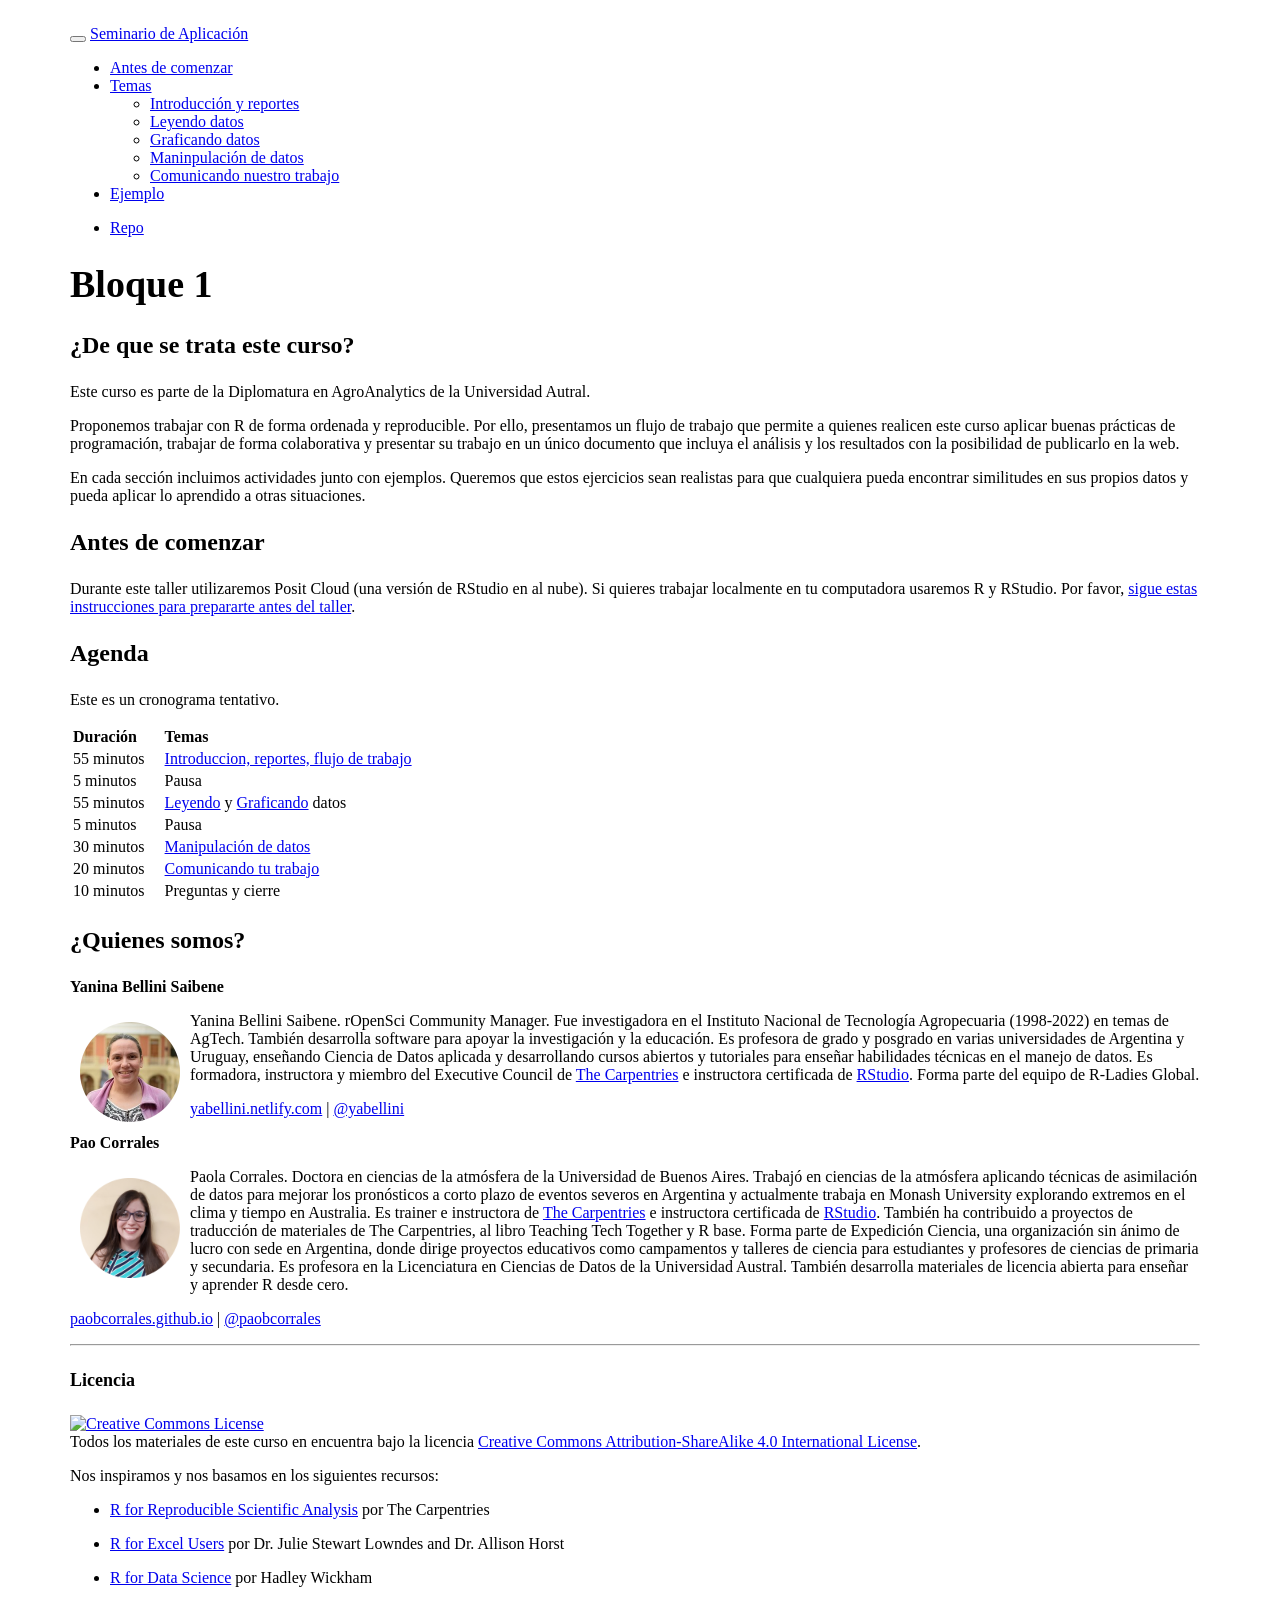
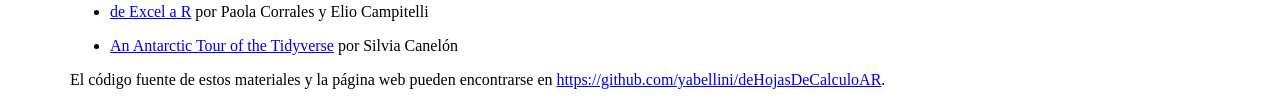
==== docs/index.html @ 684ec072 "build" ====
<!DOCTYPE html>

<html>

<head>

<meta charset="utf-8" />
<meta name="generator" content="pandoc" />
<meta http-equiv="X-UA-Compatible" content="IE=EDGE" />




<title>Bloque 1</title>

<script src="site_libs/header-attrs-2.26/header-attrs.js"></script>
<script src="site_libs/jquery-3.6.0/jquery-3.6.0.min.js"></script>
<meta name="viewport" content="width=device-width, initial-scale=1" />
<link href="site_libs/bootstrap-3.3.5/css/cosmo.min.css" rel="stylesheet" />
<script src="site_libs/bootstrap-3.3.5/js/bootstrap.min.js"></script>
<script src="site_libs/bootstrap-3.3.5/shim/html5shiv.min.js"></script>
<script src="site_libs/bootstrap-3.3.5/shim/respond.min.js"></script>
<style>h1 {font-size: 34px;}
       h1.title {font-size: 38px;}
       h2 {font-size: 30px;}
       h3 {font-size: 24px;}
       h4 {font-size: 18px;}
       h5 {font-size: 16px;}
       h6 {font-size: 12px;}
       code {color: inherit; background-color: rgba(0, 0, 0, 0.04);}
       pre:not([class]) { background-color: white }</style>
<script src="site_libs/jqueryui-1.13.2/jquery-ui.min.js"></script>
<link href="site_libs/tocify-1.9.1/jquery.tocify.css" rel="stylesheet" />
<script src="site_libs/tocify-1.9.1/jquery.tocify.js"></script>
<script src="site_libs/navigation-1.1/tabsets.js"></script>
<link href="site_libs/highlightjs-9.12.0/default.css" rel="stylesheet" />
<script src="site_libs/highlightjs-9.12.0/highlight.js"></script>

<style type="text/css">
  code{white-space: pre-wrap;}
  span.smallcaps{font-variant: small-caps;}
  span.underline{text-decoration: underline;}
  div.column{display: inline-block; vertical-align: top; width: 50%;}
  div.hanging-indent{margin-left: 1.5em; text-indent: -1.5em;}
  ul.task-list{list-style: none;}
    </style>

<style type="text/css">code{white-space: pre;}</style>
<script type="text/javascript">
if (window.hljs) {
  hljs.configure({languages: []});
  hljs.initHighlightingOnLoad();
  if (document.readyState && document.readyState === "complete") {
    window.setTimeout(function() { hljs.initHighlighting(); }, 0);
  }
}
</script>









<style type = "text/css">
.main-container {
  max-width: 940px;
  margin-left: auto;
  margin-right: auto;
}
img {
  max-width:100%;
}
.tabbed-pane {
  padding-top: 12px;
}
.html-widget {
  margin-bottom: 20px;
}
button.code-folding-btn:focus {
  outline: none;
}
summary {
  display: list-item;
}
details > summary > p:only-child {
  display: inline;
}
pre code {
  padding: 0;
}
</style>


<style type="text/css">
.dropdown-submenu {
  position: relative;
}
.dropdown-submenu>.dropdown-menu {
  top: 0;
  left: 100%;
  margin-top: -6px;
  margin-left: -1px;
  border-radius: 0 6px 6px 6px;
}
.dropdown-submenu:hover>.dropdown-menu {
  display: block;
}
.dropdown-submenu>a:after {
  display: block;
  content: " ";
  float: right;
  width: 0;
  height: 0;
  border-color: transparent;
  border-style: solid;
  border-width: 5px 0 5px 5px;
  border-left-color: #cccccc;
  margin-top: 5px;
  margin-right: -10px;
}
.dropdown-submenu:hover>a:after {
  border-left-color: #adb5bd;
}
.dropdown-submenu.pull-left {
  float: none;
}
.dropdown-submenu.pull-left>.dropdown-menu {
  left: -100%;
  margin-left: 10px;
  border-radius: 6px 0 6px 6px;
}
</style>

<script type="text/javascript">
// manage active state of menu based on current page
$(document).ready(function () {
  // active menu anchor
  href = window.location.pathname
  href = href.substr(href.lastIndexOf('/') + 1)
  if (href === "")
    href = "index.html";
  var menuAnchor = $('a[href="' + href + '"]');

  // mark the anchor link active (and if it's in a dropdown, also mark that active)
  var dropdown = menuAnchor.closest('li.dropdown');
  if (window.bootstrap) { // Bootstrap 4+
    menuAnchor.addClass('active');
    dropdown.find('> .dropdown-toggle').addClass('active');
  } else { // Bootstrap 3
    menuAnchor.parent().addClass('active');
    dropdown.addClass('active');
  }

  // Navbar adjustments
  var navHeight = $(".navbar").first().height() + 15;
  var style = document.createElement('style');
  var pt = "padding-top: " + navHeight + "px; ";
  var mt = "margin-top: -" + navHeight + "px; ";
  var css = "";
  // offset scroll position for anchor links (for fixed navbar)
  for (var i = 1; i <= 6; i++) {
    css += ".section h" + i + "{ " + pt + mt + "}\n";
  }
  style.innerHTML = "body {" + pt + "padding-bottom: 40px; }\n" + css;
  document.head.appendChild(style);
});
</script>

<!-- tabsets -->

<style type="text/css">
.tabset-dropdown > .nav-tabs {
  display: inline-table;
  max-height: 500px;
  min-height: 44px;
  overflow-y: auto;
  border: 1px solid #ddd;
  border-radius: 4px;
}

.tabset-dropdown > .nav-tabs > li.active:before, .tabset-dropdown > .nav-tabs.nav-tabs-open:before {
  content: "\e259";
  font-family: 'Glyphicons Halflings';
  display: inline-block;
  padding: 10px;
  border-right: 1px solid #ddd;
}

.tabset-dropdown > .nav-tabs.nav-tabs-open > li.active:before {
  content: "\e258";
  font-family: 'Glyphicons Halflings';
  border: none;
}

.tabset-dropdown > .nav-tabs > li.active {
  display: block;
}

.tabset-dropdown > .nav-tabs > li > a,
.tabset-dropdown > .nav-tabs > li > a:focus,
.tabset-dropdown > .nav-tabs > li > a:hover {
  border: none;
  display: inline-block;
  border-radius: 4px;
  background-color: transparent;
}

.tabset-dropdown > .nav-tabs.nav-tabs-open > li {
  display: block;
  float: none;
}

.tabset-dropdown > .nav-tabs > li {
  display: none;
}
</style>

<!-- code folding -->



<style type="text/css">

#TOC {
  margin: 25px 0px 20px 0px;
}
@media (max-width: 768px) {
#TOC {
  position: relative;
  width: 100%;
}
}

@media print {
.toc-content {
  /* see https://github.com/w3c/csswg-drafts/issues/4434 */
  float: right;
}
}

.toc-content {
  padding-left: 30px;
  padding-right: 40px;
}

div.main-container {
  max-width: 1200px;
}

div.tocify {
  width: 20%;
  max-width: 260px;
  max-height: 85%;
}

@media (min-width: 768px) and (max-width: 991px) {
  div.tocify {
    width: 25%;
  }
}

@media (max-width: 767px) {
  div.tocify {
    width: 100%;
    max-width: none;
  }
}

.tocify ul, .tocify li {
  line-height: 20px;
}

.tocify-subheader .tocify-item {
  font-size: 0.90em;
}

.tocify .list-group-item {
  border-radius: 0px;
}


</style>



</head>

<body>


<div class="container-fluid main-container">


<!-- setup 3col/9col grid for toc_float and main content  -->
<div class="row">
<div class="col-xs-12 col-sm-4 col-md-3">
<div id="TOC" class="tocify">
</div>
</div>

<div class="toc-content col-xs-12 col-sm-8 col-md-9">




<div class="navbar navbar-default  navbar-fixed-top" role="navigation">
  <div class="container">
    <div class="navbar-header">
      <button type="button" class="navbar-toggle collapsed" data-toggle="collapse" data-bs-toggle="collapse" data-target="#navbar" data-bs-target="#navbar">
        <span class="icon-bar"></span>
        <span class="icon-bar"></span>
        <span class="icon-bar"></span>
      </button>
      <a class="navbar-brand" href="index.html">Seminario de Aplicación</a>
    </div>
    <div id="navbar" class="navbar-collapse collapse">
      <ul class="nav navbar-nav">
        <li>
  <a href="prepare.html">Antes de comenzar</a>
</li>
<li class="dropdown">
  <a href="#" class="dropdown-toggle" data-toggle="dropdown" role="button" data-bs-toggle="dropdown" aria-expanded="false">
    Temas
     
    <span class="caret"></span>
  </a>
  <ul class="dropdown-menu" role="menu">
    <li>
      <a href="01-introduction.html">Introducción y reportes</a>
    </li>
    <li>
      <a href="02-reading-data.html">Leyendo datos</a>
    </li>
    <li>
      <a href="03-plotting-data.html">Graficando datos</a>
    </li>
    <li>
      <a href="04-data-manipulation.html">Maninpulación de datos</a>
    </li>
    <li>
      <a href="05-reports.html">Comunicando nuestro trabajo</a>
    </li>
  </ul>
</li>
<li>
  <a href="reporte_cultivares.html">Ejemplo</a>
</li>
      </ul>
      <ul class="nav navbar-nav navbar-right">
        <li>
  <a href="https://github.com/yabellini/AgroReportesConR">Repo</a>
</li>
      </ul>
    </div><!--/.nav-collapse -->
  </div><!--/.container -->
</div><!--/.navbar -->

<div id="header">



<h1 class="title toc-ignore">Bloque 1</h1>

</div>


<div id="de-que-se-trata-este-curso" class="section level3">
<h3>¿De que se trata este curso?</h3>
<p>Este curso es parte de la Diplomatura en AgroAnalytics de la
Universidad Autral.</p>
<p>Proponemos trabajar con R de forma ordenada y reproducible. Por ello,
presentamos un flujo de trabajo que permite a quienes realicen este
curso aplicar buenas prácticas de programación, trabajar de forma
colaborativa y presentar su trabajo en un único documento que incluya el
análisis y los resultados con la posibilidad de publicarlo en la
web.</p>
<p>En cada sección incluimos actividades junto con ejemplos. Queremos
que estos ejercicios sean realistas para que cualquiera pueda encontrar
similitudes en sus propios datos y pueda aplicar lo aprendido a otras
situaciones.</p>
</div>
<div id="antes-de-comenzar" class="section level3">
<h3>Antes de comenzar</h3>
<p>Durante este taller utilizaremos Posit Cloud (una versión de RStudio
en al nube). Si quieres trabajar localmente en tu computadora usaremos R
y RStudio. Por favor, <a href="prepare.html">sigue estas instrucciones
para prepararte antes del taller</a>.</p>
</div>
<div id="agenda" class="section level3">
<h3>Agenda</h3>
<p>Este es un cronograma tentativo.</p>
<table>
<colgroup>
<col width="26%" />
<col width="73%" />
</colgroup>
<thead>
<tr class="header">
<th align="left">Duración</th>
<th align="left">Temas</th>
</tr>
</thead>
<tbody>
<tr class="odd">
<td align="left">55 minutos</td>
<td align="left"><a href="01-introduction.html">Introduccion, reportes,
flujo de trabajo</a></td>
</tr>
<tr class="even">
<td align="left">5 minutos</td>
<td align="left">Pausa</td>
</tr>
<tr class="odd">
<td align="left">55 minutos</td>
<td align="left"><a href="02-reading-data.html">Leyendo</a> y <a
href="03-plotting-data.html">Graficando</a> datos</td>
</tr>
<tr class="even">
<td align="left">5 minutos</td>
<td align="left">Pausa</td>
</tr>
<tr class="odd">
<td align="left">30 minutos</td>
<td align="left"><a href="04-data-manipulation.html">Manipulación de
datos</a></td>
</tr>
<tr class="even">
<td align="left">20 minutos</td>
<td align="left"><a href="05-reports.html">Comunicando tu
trabajo</a></td>
</tr>
<tr class="odd">
<td align="left">10 minutos</td>
<td align="left">Preguntas y cierre</td>
</tr>
</tbody>
</table>
</div>
<div id="quienes-somos" class="section level3">
<h3>¿Quienes somos?</h3>
<p><strong>Yanina Bellini Saibene</strong></p>
<p><img src="img/yani_circle.png" alt="Foto de Yani" width="100" height="100" align="left" style="margin:10px"/></p>
<p>Yanina Bellini Saibene. rOpenSci Community Manager. Fue investigadora
en el Instituto Nacional de Tecnología Agropecuaria (1998-2022) en temas
de AgTech. También desarrolla software para apoyar la investigación y la
educación. Es profesora de grado y posgrado en varias universidades de
Argentina y Uruguay, enseñando Ciencia de Datos aplicada y desarrollando
cursos abiertos y tutoriales para enseñar habilidades técnicas en el
manejo de datos. Es formadora, instructora y miembro del Executive
Council de <a href="https://carpentries.org/">The Carpentries</a> e
instructora certificada de <a
href="https://education.rstudio.com/trainers/people/bellini_saibene+yanina/">RStudio</a>.
Forma parte del equipo de R-Ladies Global.</p>
<p><a href="https://yabellini.netlify.com/">yabellini.netlify.com</a> |
<a href="https://twitter.com/yabellini">@yabellini</a></p>
<p><strong>Pao Corrales</strong></p>
<p><img src="img/pao_circle.png" alt="Foto de Pao" width="100" height="100" align="left" style="margin:10px"/>
Paola Corrales. Doctora en ciencias de la atmósfera de la Universidad de
Buenos Aires. Trabajó en ciencias de la atmósfera aplicando técnicas de
asimilación de datos para mejorar los pronósticos a corto plazo de
eventos severos en Argentina y actualmente trabaja en Monash University
explorando extremos en el clima y tiempo en Australia. Es trainer e
instructora de <a href="https://carpentries.org/">The Carpentries</a> e
instructora certificada de <a
href="https://education.rstudio.com/trainers/people/corrales+paola/">RStudio</a>.
También ha contribuido a proyectos de traducción de materiales de The
Carpentries, al libro Teaching Tech Together y R base. Forma parte de
Expedición Ciencia, una organización sin ánimo de lucro con sede en
Argentina, donde dirige proyectos educativos como campamentos y talleres
de ciencia para estudiantes y profesores de ciencias de primaria y
secundaria. Es profesora en la Licenciatura en Ciencias de Datos de la
Universidad Austral. También desarrolla materiales de licencia abierta
para enseñar y aprender R desde cero.</p>
<p><a href="https://github.com/paocorrales">paobcorrales.github.io</a> |
<a href="https://twitter.com/PaobCorrales">@paobcorrales</a></p>
<hr />
<div id="licencia" class="section level4">
<h4>Licencia</h4>
<p><a rel="license" href="https://creativecommons.org/licenses/by-sa/4.0/deed.es_ES"><img alt="Creative Commons License" style="border-width:0" src="https://i.creativecommons.org/l/by-sa/4.0/88x31.png" /></a><br />
Todos los materiales de este curso en encuentra bajo la licencia
<a rel="license" href="https://creativecommons.org/licenses/by-sa/4.0/deed.es_ES">Creative
Commons Attribution-ShareAlike 4.0 International License</a>.</p>
<p>Nos inspiramos y nos basamos en los siguientes recursos:</p>
<ul>
<li><p><a href="https://swcarpentry.github.io/r-novice-gapminder/">R for
Reproducible Scientific Analysis</a> por The Carpentries</p></li>
<li><p><a href="https://rstudio-conf-2020.github.io/r-for-excel/">R for
Excel Users</a> por Dr. Julie Stewart Lowndes and Dr. Allison
Horst</p></li>
<li><p><a href="https://r4ds.had.co.nz/">R for Data Science</a> por
Hadley Wickham</p></li>
<li><p><a href="https://paocorrales.github.io/deExcelaR/">de Excel a
R</a> por Paola Corrales y Elio Campitelli</p></li>
<li><p><a
href="https://silvia.rbind.io/talk/2020-08-31-tour-of-the-tidyverse/">An
Antarctic Tour of the Tidyverse</a> por Silvia Canelón</p></li>
</ul>
<p>El código fuente de estos materiales y la página web pueden
encontrarse en <a href="https://github.com/yabellini/deHojasDeCalculoAR"
class="uri">https://github.com/yabellini/deHojasDeCalculoAR</a>.</p>
</div>
</div>



</div>
</div>

</div>

<script>

// add bootstrap table styles to pandoc tables
function bootstrapStylePandocTables() {
  $('tr.odd').parent('tbody').parent('table').addClass('table table-condensed');
}
$(document).ready(function () {
  bootstrapStylePandocTables();
});


</script>

<!-- tabsets -->

<script>
$(document).ready(function () {
  window.buildTabsets("TOC");
});

$(document).ready(function () {
  $('.tabset-dropdown > .nav-tabs > li').click(function () {
    $(this).parent().toggleClass('nav-tabs-open');
  });
});
</script>

<!-- code folding -->

<script>
$(document).ready(function ()  {

    // temporarily add toc-ignore selector to headers for the consistency with Pandoc
    $('.unlisted.unnumbered').addClass('toc-ignore')

    // move toc-ignore selectors from section div to header
    $('div.section.toc-ignore')
        .removeClass('toc-ignore')
        .children('h1,h2,h3,h4,h5').addClass('toc-ignore');

    // establish options
    var options = {
      selectors: "h1,h2,h3",
      theme: "bootstrap3",
      context: '.toc-content',
      hashGenerator: function (text) {
        return text.replace(/[.\\/?&!#<>]/g, '').replace(/\s/g, '_');
      },
      ignoreSelector: ".toc-ignore",
      scrollTo: 0
    };
    options.showAndHide = true;
    options.smoothScroll = true;

    // tocify
    var toc = $("#TOC").tocify(options).data("toc-tocify");
});
</script>

<!-- dynamically load mathjax for compatibility with self-contained -->
<script>
  (function () {
    var script = document.createElement("script");
    script.type = "text/javascript";
    script.src  = "https://mathjax.rstudio.com/latest/MathJax.js?config=TeX-AMS-MML_HTMLorMML";
    document.getElementsByTagName("head")[0].appendChild(script);
  })();
</script>

</body>
</html>
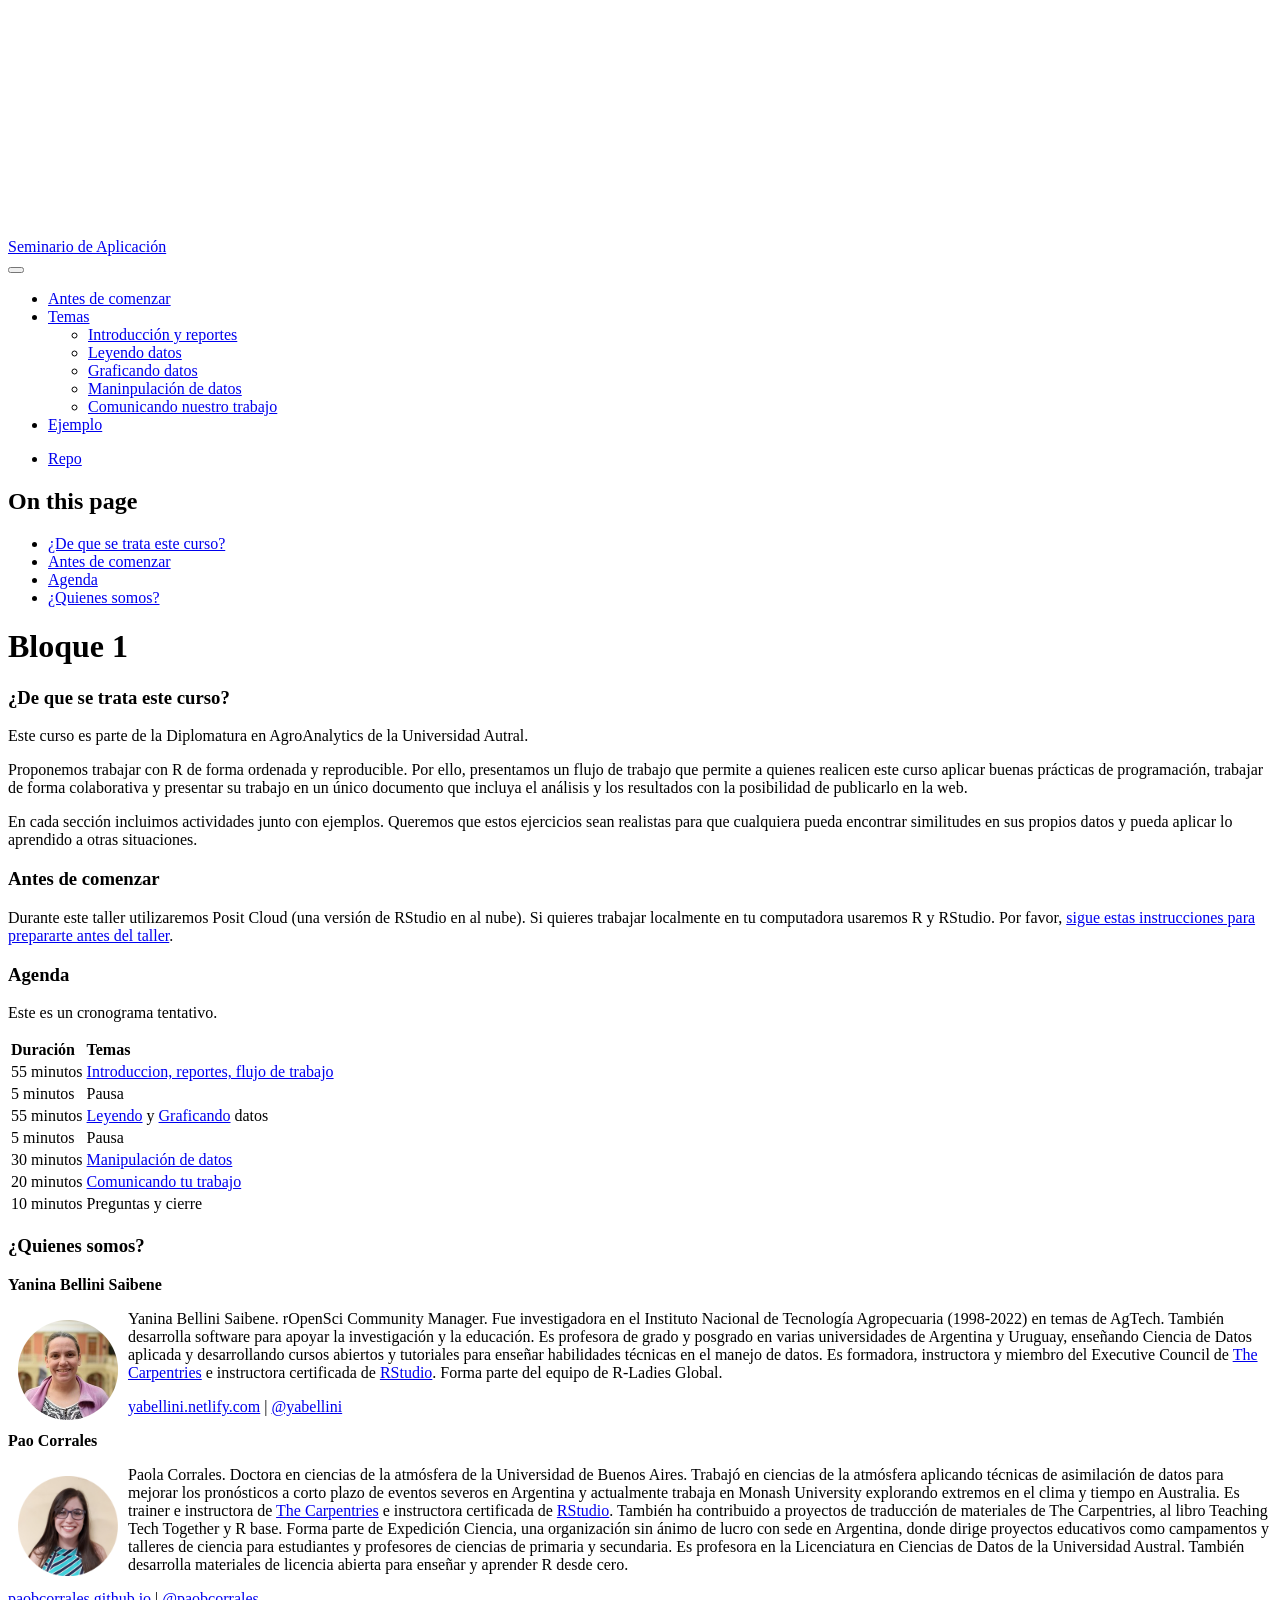
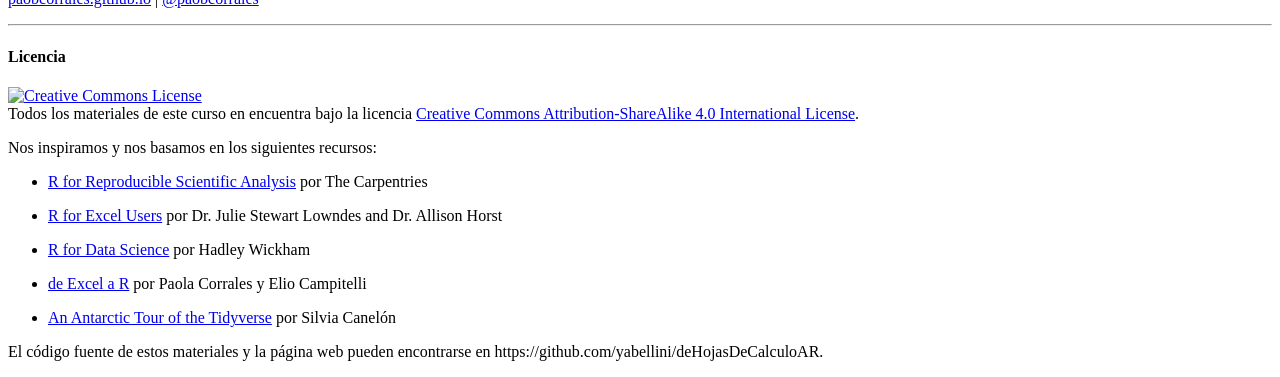
==== commit 0543ce96: "Version Quarto - Cambio todo a Quarto - Modifique el capitulo 1 para hablar de Quarto y no de markdo" ====
--- a/docs/index.html
+++ b/docs/index.html
@@ -1,584 +1,663 @@
 <!DOCTYPE html>
-
-<html>
-
-<head>
-
-<meta charset="utf-8" />
-<meta name="generator" content="pandoc" />
-<meta http-equiv="X-UA-Compatible" content="IE=EDGE" />
-
-
-
-
-<title>Bloque 1</title>
-
-<script src="site_libs/header-attrs-2.26/header-attrs.js"></script>
-<script src="site_libs/jquery-3.6.0/jquery-3.6.0.min.js"></script>
-<meta name="viewport" content="width=device-width, initial-scale=1" />
-<link href="site_libs/bootstrap-3.3.5/css/cosmo.min.css" rel="stylesheet" />
-<script src="site_libs/bootstrap-3.3.5/js/bootstrap.min.js"></script>
-<script src="site_libs/bootstrap-3.3.5/shim/html5shiv.min.js"></script>
-<script src="site_libs/bootstrap-3.3.5/shim/respond.min.js"></script>
-<style>h1 {font-size: 34px;}
-       h1.title {font-size: 38px;}
-       h2 {font-size: 30px;}
-       h3 {font-size: 24px;}
-       h4 {font-size: 18px;}
-       h5 {font-size: 16px;}
-       h6 {font-size: 12px;}
-       code {color: inherit; background-color: rgba(0, 0, 0, 0.04);}
-       pre:not([class]) { background-color: white }</style>
-<script src="site_libs/jqueryui-1.13.2/jquery-ui.min.js"></script>
-<link href="site_libs/tocify-1.9.1/jquery.tocify.css" rel="stylesheet" />
-<script src="site_libs/tocify-1.9.1/jquery.tocify.js"></script>
-<script src="site_libs/navigation-1.1/tabsets.js"></script>
-<link href="site_libs/highlightjs-9.12.0/default.css" rel="stylesheet" />
-<script src="site_libs/highlightjs-9.12.0/highlight.js"></script>
-
-<style type="text/css">
-  code{white-space: pre-wrap;}
-  span.smallcaps{font-variant: small-caps;}
-  span.underline{text-decoration: underline;}
-  div.column{display: inline-block; vertical-align: top; width: 50%;}
-  div.hanging-indent{margin-left: 1.5em; text-indent: -1.5em;}
-  ul.task-list{list-style: none;}
-    </style>
-
-<style type="text/css">code{white-space: pre;}</style>
-<script type="text/javascript">
-if (window.hljs) {
-  hljs.configure({languages: []});
-  hljs.initHighlightingOnLoad();
-  if (document.readyState && document.readyState === "complete") {
-    window.setTimeout(function() { hljs.initHighlighting(); }, 0);
-  }
-}
-</script>
-
-
-
-
-
-
-
-
-
-<style type = "text/css">
-.main-container {
-  max-width: 940px;
-  margin-left: auto;
-  margin-right: auto;
-}
-img {
-  max-width:100%;
-}
-.tabbed-pane {
-  padding-top: 12px;
-}
-.html-widget {
-  margin-bottom: 20px;
-}
-button.code-folding-btn:focus {
-  outline: none;
-}
-summary {
-  display: list-item;
-}
-details > summary > p:only-child {
-  display: inline;
-}
-pre code {
-  padding: 0;
+<html xmlns="http://www.w3.org/1999/xhtml" lang="en" xml:lang="en"><head>
+
+<meta charset="utf-8">
+<meta name="generator" content="quarto-1.8.26">
+
+<meta name="viewport" content="width=device-width, initial-scale=1.0, user-scalable=yes">
+
+
+<title>Bloque 1 – Seminario de Aplicación</title>
+<style>
+code{white-space: pre-wrap;}
+span.smallcaps{font-variant: small-caps;}
+div.columns{display: flex; gap: min(4vw, 1.5em);}
+div.column{flex: auto; overflow-x: auto;}
+div.hanging-indent{margin-left: 1.5em; text-indent: -1.5em;}
+ul.task-list{list-style: none;}
+ul.task-list li input[type="checkbox"] {
+  width: 0.8em;
+  margin: 0 0.8em 0.2em -1em; /* quarto-specific, see https://github.com/quarto-dev/quarto-cli/issues/4556 */ 
+  vertical-align: middle;
 }
 </style>
 
 
-<style type="text/css">
-.dropdown-submenu {
-  position: relative;
-}
-.dropdown-submenu>.dropdown-menu {
-  top: 0;
-  left: 100%;
-  margin-top: -6px;
-  margin-left: -1px;
-  border-radius: 0 6px 6px 6px;
-}
-.dropdown-submenu:hover>.dropdown-menu {
-  display: block;
-}
-.dropdown-submenu>a:after {
-  display: block;
-  content: " ";
-  float: right;
-  width: 0;
-  height: 0;
-  border-color: transparent;
-  border-style: solid;
-  border-width: 5px 0 5px 5px;
-  border-left-color: #cccccc;
-  margin-top: 5px;
-  margin-right: -10px;
-}
-.dropdown-submenu:hover>a:after {
-  border-left-color: #adb5bd;
-}
-.dropdown-submenu.pull-left {
-  float: none;
-}
-.dropdown-submenu.pull-left>.dropdown-menu {
-  left: -100%;
-  margin-left: 10px;
-  border-radius: 6px 0 6px 6px;
-}
-</style>
-
-<script type="text/javascript">
-// manage active state of menu based on current page
-$(document).ready(function () {
-  // active menu anchor
-  href = window.location.pathname
-  href = href.substr(href.lastIndexOf('/') + 1)
-  if (href === "")
-    href = "index.html";
-  var menuAnchor = $('a[href="' + href + '"]');
-
-  // mark the anchor link active (and if it's in a dropdown, also mark that active)
-  var dropdown = menuAnchor.closest('li.dropdown');
-  if (window.bootstrap) { // Bootstrap 4+
-    menuAnchor.addClass('active');
-    dropdown.find('> .dropdown-toggle').addClass('active');
-  } else { // Bootstrap 3
-    menuAnchor.parent().addClass('active');
-    dropdown.addClass('active');
+<script src="site_libs/quarto-nav/quarto-nav.js"></script>
+<script src="site_libs/quarto-nav/headroom.min.js"></script>
+<script src="site_libs/clipboard/clipboard.min.js"></script>
+<script src="site_libs/quarto-search/autocomplete.umd.js"></script>
+<script src="site_libs/quarto-search/fuse.min.js"></script>
+<script src="site_libs/quarto-search/quarto-search.js"></script>
+<meta name="quarto:offset" content="./">
+<script src="site_libs/quarto-html/quarto.js" type="module"></script>
+<script src="site_libs/quarto-html/tabsets/tabsets.js" type="module"></script>
+<script src="site_libs/quarto-html/axe/axe-check.js" type="module"></script>
+<script src="site_libs/quarto-html/popper.min.js"></script>
+<script src="site_libs/quarto-html/tippy.umd.min.js"></script>
+<script src="site_libs/quarto-html/anchor.min.js"></script>
+<link href="site_libs/quarto-html/tippy.css" rel="stylesheet">
+<link href="site_libs/quarto-html/quarto-syntax-highlighting-587c61ba64f3a5504c4d52d930310e48.css" rel="stylesheet" id="quarto-text-highlighting-styles">
+<script src="site_libs/bootstrap/bootstrap.min.js"></script>
+<link href="site_libs/bootstrap/bootstrap-icons.css" rel="stylesheet">
+<link href="site_libs/bootstrap/bootstrap-5b4ad623e5705c0698d39aec6f10cf02.min.css" rel="stylesheet" append-hash="true" id="quarto-bootstrap" data-mode="light">
+<script id="quarto-search-options" type="application/json">{
+  "location": "navbar",
+  "copy-button": false,
+  "collapse-after": 3,
+  "panel-placement": "end",
+  "type": "overlay",
+  "limit": 50,
+  "keyboard-shortcut": [
+    "f",
+    "/",
+    "s"
+  ],
+  "show-item-context": false,
+  "language": {
+    "search-no-results-text": "No results",
+    "search-matching-documents-text": "matching documents",
+    "search-copy-link-title": "Copy link to search",
+    "search-hide-matches-text": "Hide additional matches",
+    "search-more-match-text": "more match in this document",
+    "search-more-matches-text": "more matches in this document",
+    "search-clear-button-title": "Clear",
+    "search-text-placeholder": "",
+    "search-detached-cancel-button-title": "Cancel",
+    "search-submit-button-title": "Submit",
+    "search-label": "Search"
   }
-
-  // Navbar adjustments
-  var navHeight = $(".navbar").first().height() + 15;
-  var style = document.createElement('style');
-  var pt = "padding-top: " + navHeight + "px; ";
-  var mt = "margin-top: -" + navHeight + "px; ";
-  var css = "";
-  // offset scroll position for anchor links (for fixed navbar)
-  for (var i = 1; i <= 6; i++) {
-    css += ".section h" + i + "{ " + pt + mt + "}\n";
-  }
-  style.innerHTML = "body {" + pt + "padding-bottom: 40px; }\n" + css;
-  document.head.appendChild(style);
-});
-</script>
-
-<!-- tabsets -->
-
-<style type="text/css">
-.tabset-dropdown > .nav-tabs {
-  display: inline-table;
-  max-height: 500px;
-  min-height: 44px;
-  overflow-y: auto;
-  border: 1px solid #ddd;
-  border-radius: 4px;
-}
-
-.tabset-dropdown > .nav-tabs > li.active:before, .tabset-dropdown > .nav-tabs.nav-tabs-open:before {
-  content: "\e259";
-  font-family: 'Glyphicons Halflings';
-  display: inline-block;
-  padding: 10px;
-  border-right: 1px solid #ddd;
-}
-
-.tabset-dropdown > .nav-tabs.nav-tabs-open > li.active:before {
-  content: "\e258";
-  font-family: 'Glyphicons Halflings';
-  border: none;
-}
-
-.tabset-dropdown > .nav-tabs > li.active {
-  display: block;
-}
-
-.tabset-dropdown > .nav-tabs > li > a,
-.tabset-dropdown > .nav-tabs > li > a:focus,
-.tabset-dropdown > .nav-tabs > li > a:hover {
-  border: none;
-  display: inline-block;
-  border-radius: 4px;
-  background-color: transparent;
-}
-
-.tabset-dropdown > .nav-tabs.nav-tabs-open > li {
-  display: block;
-  float: none;
-}
-
-.tabset-dropdown > .nav-tabs > li {
-  display: none;
-}
-</style>
-
-<!-- code folding -->
-
-
-
-<style type="text/css">
-
-#TOC {
-  margin: 25px 0px 20px 0px;
-}
-@media (max-width: 768px) {
-#TOC {
-  position: relative;
-  width: 100%;
-}
-}
-
-@media print {
-.toc-content {
-  /* see https://github.com/w3c/csswg-drafts/issues/4434 */
-  float: right;
-}
-}
-
-.toc-content {
-  padding-left: 30px;
-  padding-right: 40px;
-}
-
-div.main-container {
-  max-width: 1200px;
-}
-
-div.tocify {
-  width: 20%;
-  max-width: 260px;
-  max-height: 85%;
-}
-
-@media (min-width: 768px) and (max-width: 991px) {
-  div.tocify {
-    width: 25%;
-  }
-}
-
-@media (max-width: 767px) {
-  div.tocify {
-    width: 100%;
-    max-width: none;
-  }
-}
-
-.tocify ul, .tocify li {
-  line-height: 20px;
-}
-
-.tocify-subheader .tocify-item {
-  font-size: 0.90em;
-}
-
-.tocify .list-group-item {
-  border-radius: 0px;
-}
-
-
-</style>
-
+}</script>
 
 
 </head>
 
-<body>
-
-
-<div class="container-fluid main-container">
-
-
-<!-- setup 3col/9col grid for toc_float and main content  -->
-<div class="row">
-<div class="col-xs-12 col-sm-4 col-md-3">
-<div id="TOC" class="tocify">
+<body class="nav-fixed quarto-light">
+
+<div id="quarto-search-results"></div>
+  <header id="quarto-header" class="headroom fixed-top">
+    <nav class="navbar navbar-expand-lg " data-bs-theme="dark">
+      <div class="navbar-container container-fluid">
+      <div class="navbar-brand-container mx-auto">
+    <a class="navbar-brand" href="./index.html">
+    <span class="navbar-title">Seminario de Aplicación</span>
+    </a>
+  </div>
+            <div id="quarto-search" class="" title="Search"></div>
+          <button class="navbar-toggler" type="button" data-bs-toggle="collapse" data-bs-target="#navbarCollapse" aria-controls="navbarCollapse" role="menu" aria-expanded="false" aria-label="Toggle navigation" onclick="if (window.quartoToggleHeadroom) { window.quartoToggleHeadroom(); }">
+  <span class="navbar-toggler-icon"></span>
+</button>
+          <div class="collapse navbar-collapse" id="navbarCollapse">
+            <ul class="navbar-nav navbar-nav-scroll me-auto">
+  <li class="nav-item">
+    <a class="nav-link" href="./prepare.html"> 
+<span class="menu-text">Antes de comenzar</span></a>
+  </li>  
+  <li class="nav-item dropdown ">
+    <a class="nav-link dropdown-toggle" href="#" id="nav-menu-temas" role="link" data-bs-toggle="dropdown" aria-expanded="false">
+ <span class="menu-text">Temas</span>
+    </a>
+    <ul class="dropdown-menu" aria-labelledby="nav-menu-temas">    
+        <li>
+    <a class="dropdown-item" href="./01-introduction.html">
+ <span class="dropdown-text">Introducción y reportes</span></a>
+  </li>  
+        <li>
+    <a class="dropdown-item" href="./02-reading-data.html">
+ <span class="dropdown-text">Leyendo datos</span></a>
+  </li>  
+        <li>
+    <a class="dropdown-item" href="./03-plotting-data.html">
+ <span class="dropdown-text">Graficando datos</span></a>
+  </li>  
+        <li>
+    <a class="dropdown-item" href="./04-data-manipulation.html">
+ <span class="dropdown-text">Maninpulación de datos</span></a>
+  </li>  
+        <li>
+    <a class="dropdown-item" href="./05-reports.html">
+ <span class="dropdown-text">Comunicando nuestro trabajo</span></a>
+  </li>  
+    </ul>
+  </li>
+  <li class="nav-item">
+    <a class="nav-link" href="./reporte_cultivares.html"> 
+<span class="menu-text">Ejemplo</span></a>
+  </li>  
+</ul>
+            <ul class="navbar-nav navbar-nav-scroll ms-auto">
+  <li class="nav-item">
+    <a class="nav-link" href="https://github.com/yabellini/AgroReportesConR"> 
+<span class="menu-text">Repo</span></a>
+  </li>  
+</ul>
+          </div> <!-- /navcollapse -->
+            <div class="quarto-navbar-tools">
 </div>
+      </div> <!-- /container-fluid -->
+    </nav>
+</header>
+<!-- content -->
+<div id="quarto-content" class="quarto-container page-columns page-rows-contents page-layout-article page-navbar">
+<!-- sidebar -->
+<!-- margin-sidebar -->
+    <div id="quarto-margin-sidebar" class="sidebar margin-sidebar">
+        <nav id="TOC" role="doc-toc" class="toc-active">
+    <h2 id="toc-title">On this page</h2>
+   
+  <ul>
+  <li><a href="#de-que-se-trata-este-curso" id="toc-de-que-se-trata-este-curso" class="nav-link active" data-scroll-target="#de-que-se-trata-este-curso">¿De que se trata este curso?</a></li>
+  <li><a href="#antes-de-comenzar" id="toc-antes-de-comenzar" class="nav-link" data-scroll-target="#antes-de-comenzar">Antes de comenzar</a></li>
+  <li><a href="#agenda" id="toc-agenda" class="nav-link" data-scroll-target="#agenda">Agenda</a></li>
+  <li><a href="#quienes-somos" id="toc-quienes-somos" class="nav-link" data-scroll-target="#quienes-somos">¿Quienes somos?</a></li>
+  </ul>
+</nav>
+    </div>
+<!-- main -->
+<main class="content" id="quarto-document-content">
+
+<header id="title-block-header" class="quarto-title-block default">
+<div class="quarto-title">
+<h1 class="title">Bloque 1</h1>
 </div>
 
-<div class="toc-content col-xs-12 col-sm-8 col-md-9">
-
-
-
-
-<div class="navbar navbar-default  navbar-fixed-top" role="navigation">
-  <div class="container">
-    <div class="navbar-header">
-      <button type="button" class="navbar-toggle collapsed" data-toggle="collapse" data-bs-toggle="collapse" data-target="#navbar" data-bs-target="#navbar">
-        <span class="icon-bar"></span>
-        <span class="icon-bar"></span>
-        <span class="icon-bar"></span>
-      </button>
-      <a class="navbar-brand" href="index.html">Seminario de Aplicación</a>
-    </div>
-    <div id="navbar" class="navbar-collapse collapse">
-      <ul class="nav navbar-nav">
-        <li>
-  <a href="prepare.html">Antes de comenzar</a>
-</li>
-<li class="dropdown">
-  <a href="#" class="dropdown-toggle" data-toggle="dropdown" role="button" data-bs-toggle="dropdown" aria-expanded="false">
-    Temas
-     
-    <span class="caret"></span>
-  </a>
-  <ul class="dropdown-menu" role="menu">
-    <li>
-      <a href="01-introduction.html">Introducción y reportes</a>
-    </li>
-    <li>
-      <a href="02-reading-data.html">Leyendo datos</a>
-    </li>
-    <li>
-      <a href="03-plotting-data.html">Graficando datos</a>
-    </li>
-    <li>
-      <a href="04-data-manipulation.html">Maninpulación de datos</a>
-    </li>
-    <li>
-      <a href="05-reports.html">Comunicando nuestro trabajo</a>
-    </li>
-  </ul>
-</li>
-<li>
-  <a href="reporte_cultivares.html">Ejemplo</a>
-</li>
-      </ul>
-      <ul class="nav navbar-nav navbar-right">
-        <li>
-  <a href="https://github.com/yabellini/AgroReportesConR">Repo</a>
-</li>
-      </ul>
-    </div><!--/.nav-collapse -->
-  </div><!--/.container -->
-</div><!--/.navbar -->
-
-<div id="header">
-
-
-
-<h1 class="title toc-ignore">Bloque 1</h1>
-
-</div>
-
-
-<div id="de-que-se-trata-este-curso" class="section level3">
-<h3>¿De que se trata este curso?</h3>
-<p>Este curso es parte de la Diplomatura en AgroAnalytics de la
-Universidad Autral.</p>
-<p>Proponemos trabajar con R de forma ordenada y reproducible. Por ello,
-presentamos un flujo de trabajo que permite a quienes realicen este
-curso aplicar buenas prácticas de programación, trabajar de forma
-colaborativa y presentar su trabajo en un único documento que incluya el
-análisis y los resultados con la posibilidad de publicarlo en la
-web.</p>
-<p>En cada sección incluimos actividades junto con ejemplos. Queremos
-que estos ejercicios sean realistas para que cualquiera pueda encontrar
-similitudes en sus propios datos y pueda aplicar lo aprendido a otras
-situaciones.</p>
-</div>
-<div id="antes-de-comenzar" class="section level3">
-<h3>Antes de comenzar</h3>
-<p>Durante este taller utilizaremos Posit Cloud (una versión de RStudio
-en al nube). Si quieres trabajar localmente en tu computadora usaremos R
-y RStudio. Por favor, <a href="prepare.html">sigue estas instrucciones
-para prepararte antes del taller</a>.</p>
-</div>
-<div id="agenda" class="section level3">
-<h3>Agenda</h3>
+
+
+<div class="quarto-title-meta">
+
+    
+  
+    
+  </div>
+  
+
+
+</header>
+
+
+<section id="de-que-se-trata-este-curso" class="level3">
+<h3 class="anchored" data-anchor-id="de-que-se-trata-este-curso">¿De que se trata este curso?</h3>
+<p>Este curso es parte de la Diplomatura en AgroAnalytics de la Universidad Autral.</p>
+<p>Proponemos trabajar con R de forma ordenada y reproducible. Por ello, presentamos un flujo de trabajo que permite a quienes realicen este curso aplicar buenas prácticas de programación, trabajar de forma colaborativa y presentar su trabajo en un único documento que incluya el análisis y los resultados con la posibilidad de publicarlo en la web.</p>
+<p>En cada sección incluimos actividades junto con ejemplos. Queremos que estos ejercicios sean realistas para que cualquiera pueda encontrar similitudes en sus propios datos y pueda aplicar lo aprendido a otras situaciones.</p>
+</section>
+<section id="antes-de-comenzar" class="level3">
+<h3 class="anchored" data-anchor-id="antes-de-comenzar">Antes de comenzar</h3>
+<p>Durante este taller utilizaremos Posit Cloud (una versión de RStudio en al nube). Si quieres trabajar localmente en tu computadora usaremos R y RStudio. Por favor, <a href="./prepare.html">sigue estas instrucciones para prepararte antes del taller</a>.</p>
+</section>
+<section id="agenda" class="level3">
+<h3 class="anchored" data-anchor-id="agenda">Agenda</h3>
 <p>Este es un cronograma tentativo.</p>
-<table>
-<colgroup>
-<col width="26%" />
-<col width="73%" />
-</colgroup>
+<table class="caption-top table">
 <thead>
 <tr class="header">
-<th align="left">Duración</th>
-<th align="left">Temas</th>
+<th style="text-align: left;">Duración</th>
+<th style="text-align: left;">Temas</th>
 </tr>
 </thead>
 <tbody>
 <tr class="odd">
-<td align="left">55 minutos</td>
-<td align="left"><a href="01-introduction.html">Introduccion, reportes,
-flujo de trabajo</a></td>
+<td style="text-align: left;">55 minutos</td>
+<td style="text-align: left;"><a href="./01-introduction.html">Introduccion, reportes, flujo de trabajo</a></td>
 </tr>
 <tr class="even">
-<td align="left">5 minutos</td>
-<td align="left">Pausa</td>
+<td style="text-align: left;">5 minutos</td>
+<td style="text-align: left;">Pausa</td>
 </tr>
 <tr class="odd">
-<td align="left">55 minutos</td>
-<td align="left"><a href="02-reading-data.html">Leyendo</a> y <a
-href="03-plotting-data.html">Graficando</a> datos</td>
+<td style="text-align: left;">55 minutos</td>
+<td style="text-align: left;"><a href="./02-reading-data.html">Leyendo</a> y <a href="./03-plotting-data.html">Graficando</a> datos</td>
 </tr>
 <tr class="even">
-<td align="left">5 minutos</td>
-<td align="left">Pausa</td>
+<td style="text-align: left;">5 minutos</td>
+<td style="text-align: left;">Pausa</td>
 </tr>
 <tr class="odd">
-<td align="left">30 minutos</td>
-<td align="left"><a href="04-data-manipulation.html">Manipulación de
-datos</a></td>
+<td style="text-align: left;">30 minutos</td>
+<td style="text-align: left;"><a href="./04-data-manipulation.html">Manipulación de datos</a></td>
 </tr>
 <tr class="even">
-<td align="left">20 minutos</td>
-<td align="left"><a href="05-reports.html">Comunicando tu
-trabajo</a></td>
+<td style="text-align: left;">20 minutos</td>
+<td style="text-align: left;"><a href="./05-reports.html">Comunicando tu trabajo</a></td>
 </tr>
 <tr class="odd">
-<td align="left">10 minutos</td>
-<td align="left">Preguntas y cierre</td>
+<td style="text-align: left;">10 minutos</td>
+<td style="text-align: left;">Preguntas y cierre</td>
 </tr>
 </tbody>
 </table>
-</div>
-<div id="quienes-somos" class="section level3">
-<h3>¿Quienes somos?</h3>
+</section>
+<section id="quienes-somos" class="level3">
+<h3 class="anchored" data-anchor-id="quienes-somos">¿Quienes somos?</h3>
 <p><strong>Yanina Bellini Saibene</strong></p>
-<p><img src="img/yani_circle.png" alt="Foto de Yani" width="100" height="100" align="left" style="margin:10px"/></p>
-<p>Yanina Bellini Saibene. rOpenSci Community Manager. Fue investigadora
-en el Instituto Nacional de Tecnología Agropecuaria (1998-2022) en temas
-de AgTech. También desarrolla software para apoyar la investigación y la
-educación. Es profesora de grado y posgrado en varias universidades de
-Argentina y Uruguay, enseñando Ciencia de Datos aplicada y desarrollando
-cursos abiertos y tutoriales para enseñar habilidades técnicas en el
-manejo de datos. Es formadora, instructora y miembro del Executive
-Council de <a href="https://carpentries.org/">The Carpentries</a> e
-instructora certificada de <a
-href="https://education.rstudio.com/trainers/people/bellini_saibene+yanina/">RStudio</a>.
-Forma parte del equipo de R-Ladies Global.</p>
-<p><a href="https://yabellini.netlify.com/">yabellini.netlify.com</a> |
-<a href="https://twitter.com/yabellini">@yabellini</a></p>
+<p><img src="img/yani_circle.png" alt="Foto de Yani" width="100" height="100" align="left" style="margin:10px"></p>
+<p>Yanina Bellini Saibene. rOpenSci Community Manager. Fue investigadora en el Instituto Nacional de Tecnología Agropecuaria (1998-2022) en temas de AgTech. También desarrolla software para apoyar la investigación y la educación. Es profesora de grado y posgrado en varias universidades de Argentina y Uruguay, enseñando Ciencia de Datos aplicada y desarrollando cursos abiertos y tutoriales para enseñar habilidades técnicas en el manejo de datos. Es formadora, instructora y miembro del Executive Council de <a href="https://carpentries.org/">The Carpentries</a> e instructora certificada de <a href="https://education.rstudio.com/trainers/people/bellini_saibene+yanina/">RStudio</a>. Forma parte del equipo de R-Ladies Global.</p>
+<p><a href="https://yabellini.netlify.com/">yabellini.netlify.com</a> | <a href="https://twitter.com/yabellini">@yabellini</a></p>
 <p><strong>Pao Corrales</strong></p>
-<p><img src="img/pao_circle.png" alt="Foto de Pao" width="100" height="100" align="left" style="margin:10px"/>
-Paola Corrales. Doctora en ciencias de la atmósfera de la Universidad de
-Buenos Aires. Trabajó en ciencias de la atmósfera aplicando técnicas de
-asimilación de datos para mejorar los pronósticos a corto plazo de
-eventos severos en Argentina y actualmente trabaja en Monash University
-explorando extremos en el clima y tiempo en Australia. Es trainer e
-instructora de <a href="https://carpentries.org/">The Carpentries</a> e
-instructora certificada de <a
-href="https://education.rstudio.com/trainers/people/corrales+paola/">RStudio</a>.
-También ha contribuido a proyectos de traducción de materiales de The
-Carpentries, al libro Teaching Tech Together y R base. Forma parte de
-Expedición Ciencia, una organización sin ánimo de lucro con sede en
-Argentina, donde dirige proyectos educativos como campamentos y talleres
-de ciencia para estudiantes y profesores de ciencias de primaria y
-secundaria. Es profesora en la Licenciatura en Ciencias de Datos de la
-Universidad Austral. También desarrolla materiales de licencia abierta
-para enseñar y aprender R desde cero.</p>
-<p><a href="https://github.com/paocorrales">paobcorrales.github.io</a> |
-<a href="https://twitter.com/PaobCorrales">@paobcorrales</a></p>
-<hr />
-<div id="licencia" class="section level4">
-<h4>Licencia</h4>
-<p><a rel="license" href="https://creativecommons.org/licenses/by-sa/4.0/deed.es_ES"><img alt="Creative Commons License" style="border-width:0" src="https://i.creativecommons.org/l/by-sa/4.0/88x31.png" /></a><br />
-Todos los materiales de este curso en encuentra bajo la licencia
-<a rel="license" href="https://creativecommons.org/licenses/by-sa/4.0/deed.es_ES">Creative
-Commons Attribution-ShareAlike 4.0 International License</a>.</p>
+<p><img src="img/pao_circle.png" alt="Foto de Pao" width="100" height="100" align="left" style="margin:10px"> Paola Corrales. Doctora en ciencias de la atmósfera de la Universidad de Buenos Aires. Trabajó en ciencias de la atmósfera aplicando técnicas de asimilación de datos para mejorar los pronósticos a corto plazo de eventos severos en Argentina y actualmente trabaja en Monash University explorando extremos en el clima y tiempo en Australia. Es trainer e instructora de <a href="https://carpentries.org/">The Carpentries</a> e instructora certificada de <a href="https://education.rstudio.com/trainers/people/corrales+paola/">RStudio</a>. También ha contribuido a proyectos de traducción de materiales de The Carpentries, al libro Teaching Tech Together y R base. Forma parte de Expedición Ciencia, una organización sin ánimo de lucro con sede en Argentina, donde dirige proyectos educativos como campamentos y talleres de ciencia para estudiantes y profesores de ciencias de primaria y secundaria. Es profesora en la Licenciatura en Ciencias de Datos de la Universidad Austral. También desarrolla materiales de licencia abierta para enseñar y aprender R desde cero.</p>
+<p><a href="https://github.com/paocorrales">paobcorrales.github.io</a> | <a href="https://twitter.com/PaobCorrales">@paobcorrales</a></p>
+<hr>
+<section id="licencia" class="level4">
+<h4 class="anchored" data-anchor-id="licencia">Licencia</h4>
+<p><a rel="license" href="https://creativecommons.org/licenses/by-sa/4.0/deed.es_ES"><img alt="Creative Commons License" style="border-width:0" src="https://i.creativecommons.org/l/by-sa/4.0/88x31.png"></a><br> Todos los materiales de este curso en encuentra bajo la licencia <a rel="license" href="https://creativecommons.org/licenses/by-sa/4.0/deed.es_ES">Creative Commons Attribution-ShareAlike 4.0 International License</a>.</p>
 <p>Nos inspiramos y nos basamos en los siguientes recursos:</p>
 <ul>
-<li><p><a href="https://swcarpentry.github.io/r-novice-gapminder/">R for
-Reproducible Scientific Analysis</a> por The Carpentries</p></li>
-<li><p><a href="https://rstudio-conf-2020.github.io/r-for-excel/">R for
-Excel Users</a> por Dr. Julie Stewart Lowndes and Dr. Allison
-Horst</p></li>
-<li><p><a href="https://r4ds.had.co.nz/">R for Data Science</a> por
-Hadley Wickham</p></li>
-<li><p><a href="https://paocorrales.github.io/deExcelaR/">de Excel a
-R</a> por Paola Corrales y Elio Campitelli</p></li>
-<li><p><a
-href="https://silvia.rbind.io/talk/2020-08-31-tour-of-the-tidyverse/">An
-Antarctic Tour of the Tidyverse</a> por Silvia Canelón</p></li>
+<li><p><a href="https://swcarpentry.github.io/r-novice-gapminder/">R for Reproducible Scientific Analysis</a> por The Carpentries</p></li>
+<li><p><a href="https://rstudio-conf-2020.github.io/r-for-excel/">R for Excel Users</a> por Dr.&nbsp;Julie Stewart Lowndes and Dr.&nbsp;Allison Horst</p></li>
+<li><p><a href="https://r4ds.had.co.nz/">R for Data Science</a> por Hadley Wickham</p></li>
+<li><p><a href="https://paocorrales.github.io/deExcelaR/">de Excel a R</a> por Paola Corrales y Elio Campitelli</p></li>
+<li><p><a href="https://silvia.rbind.io/talk/2020-08-31-tour-of-the-tidyverse/">An Antarctic Tour of the Tidyverse</a> por Silvia Canelón</p></li>
 </ul>
-<p>El código fuente de estos materiales y la página web pueden
-encontrarse en <a href="https://github.com/yabellini/deHojasDeCalculoAR"
-class="uri">https://github.com/yabellini/deHojasDeCalculoAR</a>.</p>
-</div>
-</div>
-
-
-
-</div>
-</div>
-
-</div>
-
-<script>
-
-// add bootstrap table styles to pandoc tables
-function bootstrapStylePandocTables() {
-  $('tr.odd').parent('tbody').parent('table').addClass('table table-condensed');
-}
-$(document).ready(function () {
-  bootstrapStylePandocTables();
-});
-
-
-</script>
-
-<!-- tabsets -->
-
-<script>
-$(document).ready(function () {
-  window.buildTabsets("TOC");
-});
-
-$(document).ready(function () {
-  $('.tabset-dropdown > .nav-tabs > li').click(function () {
-    $(this).parent().toggleClass('nav-tabs-open');
+<p>El código fuente de estos materiales y la página web pueden encontrarse en https://github.com/yabellini/deHojasDeCalculoAR.</p>
+
+
+</section>
+</section>
+
+</main> <!-- /main -->
+<script id="quarto-html-after-body" type="application/javascript">
+  window.document.addEventListener("DOMContentLoaded", function (event) {
+    const icon = "";
+    const anchorJS = new window.AnchorJS();
+    anchorJS.options = {
+      placement: 'right',
+      icon: icon
+    };
+    anchorJS.add('.anchored');
+    const isCodeAnnotation = (el) => {
+      for (const clz of el.classList) {
+        if (clz.startsWith('code-annotation-')) {                     
+          return true;
+        }
+      }
+      return false;
+    }
+    const onCopySuccess = function(e) {
+      // button target
+      const button = e.trigger;
+      // don't keep focus
+      button.blur();
+      // flash "checked"
+      button.classList.add('code-copy-button-checked');
+      var currentTitle = button.getAttribute("title");
+      button.setAttribute("title", "Copied!");
+      let tooltip;
+      if (window.bootstrap) {
+        button.setAttribute("data-bs-toggle", "tooltip");
+        button.setAttribute("data-bs-placement", "left");
+        button.setAttribute("data-bs-title", "Copied!");
+        tooltip = new bootstrap.Tooltip(button, 
+          { trigger: "manual", 
+            customClass: "code-copy-button-tooltip",
+            offset: [0, -8]});
+        tooltip.show();    
+      }
+      setTimeout(function() {
+        if (tooltip) {
+          tooltip.hide();
+          button.removeAttribute("data-bs-title");
+          button.removeAttribute("data-bs-toggle");
+          button.removeAttribute("data-bs-placement");
+        }
+        button.setAttribute("title", currentTitle);
+        button.classList.remove('code-copy-button-checked');
+      }, 1000);
+      // clear code selection
+      e.clearSelection();
+    }
+    const getTextToCopy = function(trigger) {
+      const outerScaffold = trigger.parentElement.cloneNode(true);
+      const codeEl = outerScaffold.querySelector('code');
+      for (const childEl of codeEl.children) {
+        if (isCodeAnnotation(childEl)) {
+          childEl.remove();
+        }
+      }
+      return codeEl.innerText;
+    }
+    const clipboard = new window.ClipboardJS('.code-copy-button:not([data-in-quarto-modal])', {
+      text: getTextToCopy
+    });
+    clipboard.on('success', onCopySuccess);
+    if (window.document.getElementById('quarto-embedded-source-code-modal')) {
+      const clipboardModal = new window.ClipboardJS('.code-copy-button[data-in-quarto-modal]', {
+        text: getTextToCopy,
+        container: window.document.getElementById('quarto-embedded-source-code-modal')
+      });
+      clipboardModal.on('success', onCopySuccess);
+    }
+      var localhostRegex = new RegExp(/^(?:http|https):\/\/localhost\:?[0-9]*\//);
+      var mailtoRegex = new RegExp(/^mailto:/);
+        var filterRegex = new RegExp('/' + window.location.host + '/');
+      var isInternal = (href) => {
+          return filterRegex.test(href) || localhostRegex.test(href) || mailtoRegex.test(href);
+      }
+      // Inspect non-navigation links and adorn them if external
+     var links = window.document.querySelectorAll('a[href]:not(.nav-link):not(.navbar-brand):not(.toc-action):not(.sidebar-link):not(.sidebar-item-toggle):not(.pagination-link):not(.no-external):not([aria-hidden]):not(.dropdown-item):not(.quarto-navigation-tool):not(.about-link)');
+      for (var i=0; i<links.length; i++) {
+        const link = links[i];
+        if (!isInternal(link.href)) {
+          // undo the damage that might have been done by quarto-nav.js in the case of
+          // links that we want to consider external
+          if (link.dataset.originalHref !== undefined) {
+            link.href = link.dataset.originalHref;
+          }
+        }
+      }
+    function tippyHover(el, contentFn, onTriggerFn, onUntriggerFn) {
+      const config = {
+        allowHTML: true,
+        maxWidth: 500,
+        delay: 100,
+        arrow: false,
+        appendTo: function(el) {
+            return el.parentElement;
+        },
+        interactive: true,
+        interactiveBorder: 10,
+        theme: 'quarto',
+        placement: 'bottom-start',
+      };
+      if (contentFn) {
+        config.content = contentFn;
+      }
+      if (onTriggerFn) {
+        config.onTrigger = onTriggerFn;
+      }
+      if (onUntriggerFn) {
+        config.onUntrigger = onUntriggerFn;
+      }
+      window.tippy(el, config); 
+    }
+    const noterefs = window.document.querySelectorAll('a[role="doc-noteref"]');
+    for (var i=0; i<noterefs.length; i++) {
+      const ref = noterefs[i];
+      tippyHover(ref, function() {
+        // use id or data attribute instead here
+        let href = ref.getAttribute('data-footnote-href') || ref.getAttribute('href');
+        try { href = new URL(href).hash; } catch {}
+        const id = href.replace(/^#\/?/, "");
+        const note = window.document.getElementById(id);
+        if (note) {
+          return note.innerHTML;
+        } else {
+          return "";
+        }
+      });
+    }
+    const xrefs = window.document.querySelectorAll('a.quarto-xref');
+    const processXRef = (id, note) => {
+      // Strip column container classes
+      const stripColumnClz = (el) => {
+        el.classList.remove("page-full", "page-columns");
+        if (el.children) {
+          for (const child of el.children) {
+            stripColumnClz(child);
+          }
+        }
+      }
+      stripColumnClz(note)
+      if (id === null || id.startsWith('sec-')) {
+        // Special case sections, only their first couple elements
+        const container = document.createElement("div");
+        if (note.children && note.children.length > 2) {
+          container.appendChild(note.children[0].cloneNode(true));
+          for (let i = 1; i < note.children.length; i++) {
+            const child = note.children[i];
+            if (child.tagName === "P" && child.innerText === "") {
+              continue;
+            } else {
+              container.appendChild(child.cloneNode(true));
+              break;
+            }
+          }
+          if (window.Quarto?.typesetMath) {
+            window.Quarto.typesetMath(container);
+          }
+          return container.innerHTML
+        } else {
+          if (window.Quarto?.typesetMath) {
+            window.Quarto.typesetMath(note);
+          }
+          return note.innerHTML;
+        }
+      } else {
+        // Remove any anchor links if they are present
+        const anchorLink = note.querySelector('a.anchorjs-link');
+        if (anchorLink) {
+          anchorLink.remove();
+        }
+        if (window.Quarto?.typesetMath) {
+          window.Quarto.typesetMath(note);
+        }
+        if (note.classList.contains("callout")) {
+          return note.outerHTML;
+        } else {
+          return note.innerHTML;
+        }
+      }
+    }
+    for (var i=0; i<xrefs.length; i++) {
+      const xref = xrefs[i];
+      tippyHover(xref, undefined, function(instance) {
+        instance.disable();
+        let url = xref.getAttribute('href');
+        let hash = undefined; 
+        if (url.startsWith('#')) {
+          hash = url;
+        } else {
+          try { hash = new URL(url).hash; } catch {}
+        }
+        if (hash) {
+          const id = hash.replace(/^#\/?/, "");
+          const note = window.document.getElementById(id);
+          if (note !== null) {
+            try {
+              const html = processXRef(id, note.cloneNode(true));
+              instance.setContent(html);
+            } finally {
+              instance.enable();
+              instance.show();
+            }
+          } else {
+            // See if we can fetch this
+            fetch(url.split('#')[0])
+            .then(res => res.text())
+            .then(html => {
+              const parser = new DOMParser();
+              const htmlDoc = parser.parseFromString(html, "text/html");
+              const note = htmlDoc.getElementById(id);
+              if (note !== null) {
+                const html = processXRef(id, note);
+                instance.setContent(html);
+              } 
+            }).finally(() => {
+              instance.enable();
+              instance.show();
+            });
+          }
+        } else {
+          // See if we can fetch a full url (with no hash to target)
+          // This is a special case and we should probably do some content thinning / targeting
+          fetch(url)
+          .then(res => res.text())
+          .then(html => {
+            const parser = new DOMParser();
+            const htmlDoc = parser.parseFromString(html, "text/html");
+            const note = htmlDoc.querySelector('main.content');
+            if (note !== null) {
+              // This should only happen for chapter cross references
+              // (since there is no id in the URL)
+              // remove the first header
+              if (note.children.length > 0 && note.children[0].tagName === "HEADER") {
+                note.children[0].remove();
+              }
+              const html = processXRef(null, note);
+              instance.setContent(html);
+            } 
+          }).finally(() => {
+            instance.enable();
+            instance.show();
+          });
+        }
+      }, function(instance) {
+      });
+    }
+        let selectedAnnoteEl;
+        const selectorForAnnotation = ( cell, annotation) => {
+          let cellAttr = 'data-code-cell="' + cell + '"';
+          let lineAttr = 'data-code-annotation="' +  annotation + '"';
+          const selector = 'span[' + cellAttr + '][' + lineAttr + ']';
+          return selector;
+        }
+        const selectCodeLines = (annoteEl) => {
+          const doc = window.document;
+          const targetCell = annoteEl.getAttribute("data-target-cell");
+          const targetAnnotation = annoteEl.getAttribute("data-target-annotation");
+          const annoteSpan = window.document.querySelector(selectorForAnnotation(targetCell, targetAnnotation));
+          const lines = annoteSpan.getAttribute("data-code-lines").split(",");
+          const lineIds = lines.map((line) => {
+            return targetCell + "-" + line;
+          })
+          let top = null;
+          let height = null;
+          let parent = null;
+          if (lineIds.length > 0) {
+              //compute the position of the single el (top and bottom and make a div)
+              const el = window.document.getElementById(lineIds[0]);
+              top = el.offsetTop;
+              height = el.offsetHeight;
+              parent = el.parentElement.parentElement;
+            if (lineIds.length > 1) {
+              const lastEl = window.document.getElementById(lineIds[lineIds.length - 1]);
+              const bottom = lastEl.offsetTop + lastEl.offsetHeight;
+              height = bottom - top;
+            }
+            if (top !== null && height !== null && parent !== null) {
+              // cook up a div (if necessary) and position it 
+              let div = window.document.getElementById("code-annotation-line-highlight");
+              if (div === null) {
+                div = window.document.createElement("div");
+                div.setAttribute("id", "code-annotation-line-highlight");
+                div.style.position = 'absolute';
+                parent.appendChild(div);
+              }
+              div.style.top = top - 2 + "px";
+              div.style.height = height + 4 + "px";
+              div.style.left = 0;
+              let gutterDiv = window.document.getElementById("code-annotation-line-highlight-gutter");
+              if (gutterDiv === null) {
+                gutterDiv = window.document.createElement("div");
+                gutterDiv.setAttribute("id", "code-annotation-line-highlight-gutter");
+                gutterDiv.style.position = 'absolute';
+                const codeCell = window.document.getElementById(targetCell);
+                const gutter = codeCell.querySelector('.code-annotation-gutter');
+                gutter.appendChild(gutterDiv);
+              }
+              gutterDiv.style.top = top - 2 + "px";
+              gutterDiv.style.height = height + 4 + "px";
+            }
+            selectedAnnoteEl = annoteEl;
+          }
+        };
+        const unselectCodeLines = () => {
+          const elementsIds = ["code-annotation-line-highlight", "code-annotation-line-highlight-gutter"];
+          elementsIds.forEach((elId) => {
+            const div = window.document.getElementById(elId);
+            if (div) {
+              div.remove();
+            }
+          });
+          selectedAnnoteEl = undefined;
+        };
+          // Handle positioning of the toggle
+      window.addEventListener(
+        "resize",
+        throttle(() => {
+          elRect = undefined;
+          if (selectedAnnoteEl) {
+            selectCodeLines(selectedAnnoteEl);
+          }
+        }, 10)
+      );
+      function throttle(fn, ms) {
+      let throttle = false;
+      let timer;
+        return (...args) => {
+          if(!throttle) { // first call gets through
+              fn.apply(this, args);
+              throttle = true;
+          } else { // all the others get throttled
+              if(timer) clearTimeout(timer); // cancel #2
+              timer = setTimeout(() => {
+                fn.apply(this, args);
+                timer = throttle = false;
+              }, ms);
+          }
+        };
+      }
+        // Attach click handler to the DT
+        const annoteDls = window.document.querySelectorAll('dt[data-target-cell]');
+        for (const annoteDlNode of annoteDls) {
+          annoteDlNode.addEventListener('click', (event) => {
+            const clickedEl = event.target;
+            if (clickedEl !== selectedAnnoteEl) {
+              unselectCodeLines();
+              const activeEl = window.document.querySelector('dt[data-target-cell].code-annotation-active');
+              if (activeEl) {
+                activeEl.classList.remove('code-annotation-active');
+              }
+              selectCodeLines(clickedEl);
+              clickedEl.classList.add('code-annotation-active');
+            } else {
+              // Unselect the line
+              unselectCodeLines();
+              clickedEl.classList.remove('code-annotation-active');
+            }
+          });
+        }
+    const findCites = (el) => {
+      const parentEl = el.parentElement;
+      if (parentEl) {
+        const cites = parentEl.dataset.cites;
+        if (cites) {
+          return {
+            el,
+            cites: cites.split(' ')
+          };
+        } else {
+          return findCites(el.parentElement)
+        }
+      } else {
+        return undefined;
+      }
+    };
+    var bibliorefs = window.document.querySelectorAll('a[role="doc-biblioref"]');
+    for (var i=0; i<bibliorefs.length; i++) {
+      const ref = bibliorefs[i];
+      const citeInfo = findCites(ref);
+      if (citeInfo) {
+        tippyHover(citeInfo.el, function() {
+          var popup = window.document.createElement('div');
+          citeInfo.cites.forEach(function(cite) {
+            var citeDiv = window.document.createElement('div');
+            citeDiv.classList.add('hanging-indent');
+            citeDiv.classList.add('csl-entry');
+            var biblioDiv = window.document.getElementById('ref-' + cite);
+            if (biblioDiv) {
+              citeDiv.innerHTML = biblioDiv.innerHTML;
+            }
+            popup.appendChild(citeDiv);
+          });
+          return popup.innerHTML;
+        });
+      }
+    }
   });
-});
-</script>
-
-<!-- code folding -->
-
-<script>
-$(document).ready(function ()  {
-
-    // temporarily add toc-ignore selector to headers for the consistency with Pandoc
-    $('.unlisted.unnumbered').addClass('toc-ignore')
-
-    // move toc-ignore selectors from section div to header
-    $('div.section.toc-ignore')
-        .removeClass('toc-ignore')
-        .children('h1,h2,h3,h4,h5').addClass('toc-ignore');
-
-    // establish options
-    var options = {
-      selectors: "h1,h2,h3",
-      theme: "bootstrap3",
-      context: '.toc-content',
-      hashGenerator: function (text) {
-        return text.replace(/[.\\/?&!#<>]/g, '').replace(/\s/g, '_');
-      },
-      ignoreSelector: ".toc-ignore",
-      scrollTo: 0
-    };
-    options.showAndHide = true;
-    options.smoothScroll = true;
-
-    // tocify
-    var toc = $("#TOC").tocify(options).data("toc-tocify");
-});
-</script>
-
-<!-- dynamically load mathjax for compatibility with self-contained -->
-<script>
-  (function () {
-    var script = document.createElement("script");
-    script.type = "text/javascript";
-    script.src  = "https://mathjax.rstudio.com/latest/MathJax.js?config=TeX-AMS-MML_HTMLorMML";
-    document.getElementsByTagName("head")[0].appendChild(script);
-  })();
-</script>
-
-</body>
-</html>
+  </script>
+</div> <!-- /content -->
+
+
+
+
+</body></html>
--- a/docs/site_libs/quarto-html/tippy.css
+++ b/docs/site_libs/quarto-html/tippy.css
@@ -0,0 +1 @@
+.tippy-box[data-animation=fade][data-state=hidden]{opacity:0}[data-tippy-root]{max-width:calc(100vw - 10px)}.tippy-box{position:relative;background-color:#333;color:#fff;border-radius:4px;font-size:14px;line-height:1.4;white-space:normal;outline:0;transition-property:transform,visibility,opacity}.tippy-box[data-placement^=top]>.tippy-arrow{bottom:0}.tippy-box[data-placement^=top]>.tippy-arrow:before{bottom:-7px;left:0;border-width:8px 8px 0;border-top-color:initial;transform-origin:center top}.tippy-box[data-placement^=bottom]>.tippy-arrow{top:0}.tippy-box[data-placement^=bottom]>.tippy-arrow:before{top:-7px;left:0;border-width:0 8px 8px;border-bottom-color:initial;transform-origin:center bottom}.tippy-box[data-placement^=left]>.tippy-arrow{right:0}.tippy-box[data-placement^=left]>.tippy-arrow:before{border-width:8px 0 8px 8px;border-left-color:initial;right:-7px;transform-origin:center left}.tippy-box[data-placement^=right]>.tippy-arrow{left:0}.tippy-box[data-placement^=right]>.tippy-arrow:before{left:-7px;border-width:8px 8px 8px 0;border-right-color:initial;transform-origin:center right}.tippy-box[data-inertia][data-state=visible]{transition-timing-function:cubic-bezier(.54,1.5,.38,1.11)}.tippy-arrow{width:16px;height:16px;color:#333}.tippy-arrow:before{content:"";position:absolute;border-color:transparent;border-style:solid}.tippy-content{position:relative;padding:5px 9px;z-index:1}
--- a/docs/site_libs/quarto-html/quarto-syntax-highlighting-587c61ba64f3a5504c4d52d930310e48.css
+++ b/docs/site_libs/quarto-html/quarto-syntax-highlighting-587c61ba64f3a5504c4d52d930310e48.css
@@ -0,0 +1,236 @@
+/* quarto syntax highlight colors */
+:root {
+  --quarto-hl-ot-color: #003B4F;
+  --quarto-hl-at-color: #657422;
+  --quarto-hl-ss-color: #20794D;
+  --quarto-hl-an-color: #5E5E5E;
+  --quarto-hl-fu-color: #4758AB;
+  --quarto-hl-st-color: #20794D;
+  --quarto-hl-cf-color: #003B4F;
+  --quarto-hl-op-color: #5E5E5E;
+  --quarto-hl-er-color: #AD0000;
+  --quarto-hl-bn-color: #AD0000;
+  --quarto-hl-al-color: #AD0000;
+  --quarto-hl-va-color: #111111;
+  --quarto-hl-bu-color: inherit;
+  --quarto-hl-ex-color: inherit;
+  --quarto-hl-pp-color: #AD0000;
+  --quarto-hl-in-color: #5E5E5E;
+  --quarto-hl-vs-color: #20794D;
+  --quarto-hl-wa-color: #5E5E5E;
+  --quarto-hl-do-color: #5E5E5E;
+  --quarto-hl-im-color: #00769E;
+  --quarto-hl-ch-color: #20794D;
+  --quarto-hl-dt-color: #AD0000;
+  --quarto-hl-fl-color: #AD0000;
+  --quarto-hl-co-color: #5E5E5E;
+  --quarto-hl-cv-color: #5E5E5E;
+  --quarto-hl-cn-color: #8f5902;
+  --quarto-hl-sc-color: #5E5E5E;
+  --quarto-hl-dv-color: #AD0000;
+  --quarto-hl-kw-color: #003B4F;
+}
+
+/* other quarto variables */
+:root {
+  --quarto-font-monospace: SFMono-Regular, Menlo, Monaco, Consolas, "Liberation Mono", "Courier New", monospace;
+}
+
+/* syntax highlight based on Pandoc's rules */
+pre > code.sourceCode > span {
+  color: #003B4F;
+}
+
+code.sourceCode > span {
+  color: #003B4F;
+}
+
+div.sourceCode,
+div.sourceCode pre.sourceCode {
+  color: #003B4F;
+}
+
+/* Normal */
+code span {
+  color: #003B4F;
+}
+
+/* Alert */
+code span.al {
+  color: #AD0000;
+  font-style: inherit;
+}
+
+/* Annotation */
+code span.an {
+  color: #5E5E5E;
+  font-style: inherit;
+}
+
+/* Attribute */
+code span.at {
+  color: #657422;
+  font-style: inherit;
+}
+
+/* BaseN */
+code span.bn {
+  color: #AD0000;
+  font-style: inherit;
+}
+
+/* BuiltIn */
+code span.bu {
+  font-style: inherit;
+}
+
+/* ControlFlow */
+code span.cf {
+  color: #003B4F;
+  font-weight: bold;
+  font-style: inherit;
+}
+
+/* Char */
+code span.ch {
+  color: #20794D;
+  font-style: inherit;
+}
+
+/* Constant */
+code span.cn {
+  color: #8f5902;
+  font-style: inherit;
+}
+
+/* Comment */
+code span.co {
+  color: #5E5E5E;
+  font-style: inherit;
+}
+
+/* CommentVar */
+code span.cv {
+  color: #5E5E5E;
+  font-style: italic;
+}
+
+/* Documentation */
+code span.do {
+  color: #5E5E5E;
+  font-style: italic;
+}
+
+/* DataType */
+code span.dt {
+  color: #AD0000;
+  font-style: inherit;
+}
+
+/* DecVal */
+code span.dv {
+  color: #AD0000;
+  font-style: inherit;
+}
+
+/* Error */
+code span.er {
+  color: #AD0000;
+  font-style: inherit;
+}
+
+/* Extension */
+code span.ex {
+  font-style: inherit;
+}
+
+/* Float */
+code span.fl {
+  color: #AD0000;
+  font-style: inherit;
+}
+
+/* Function */
+code span.fu {
+  color: #4758AB;
+  font-style: inherit;
+}
+
+/* Import */
+code span.im {
+  color: #00769E;
+  font-style: inherit;
+}
+
+/* Information */
+code span.in {
+  color: #5E5E5E;
+  font-style: inherit;
+}
+
+/* Keyword */
+code span.kw {
+  color: #003B4F;
+  font-weight: bold;
+  font-style: inherit;
+}
+
+/* Operator */
+code span.op {
+  color: #5E5E5E;
+  font-style: inherit;
+}
+
+/* Other */
+code span.ot {
+  color: #003B4F;
+  font-style: inherit;
+}
+
+/* Preprocessor */
+code span.pp {
+  color: #AD0000;
+  font-style: inherit;
+}
+
+/* SpecialChar */
+code span.sc {
+  color: #5E5E5E;
+  font-style: inherit;
+}
+
+/* SpecialString */
+code span.ss {
+  color: #20794D;
+  font-style: inherit;
+}
+
+/* String */
+code span.st {
+  color: #20794D;
+  font-style: inherit;
+}
+
+/* Variable */
+code span.va {
+  color: #111111;
+  font-style: inherit;
+}
+
+/* VerbatimString */
+code span.vs {
+  color: #20794D;
+  font-style: inherit;
+}
+
+/* Warning */
+code span.wa {
+  color: #5E5E5E;
+  font-style: italic;
+}
+
+.prevent-inlining {
+  content: "</";
+}
+
+/*# sourceMappingURL=2dce1cc6c82594539e1579de68416b47.css.map */
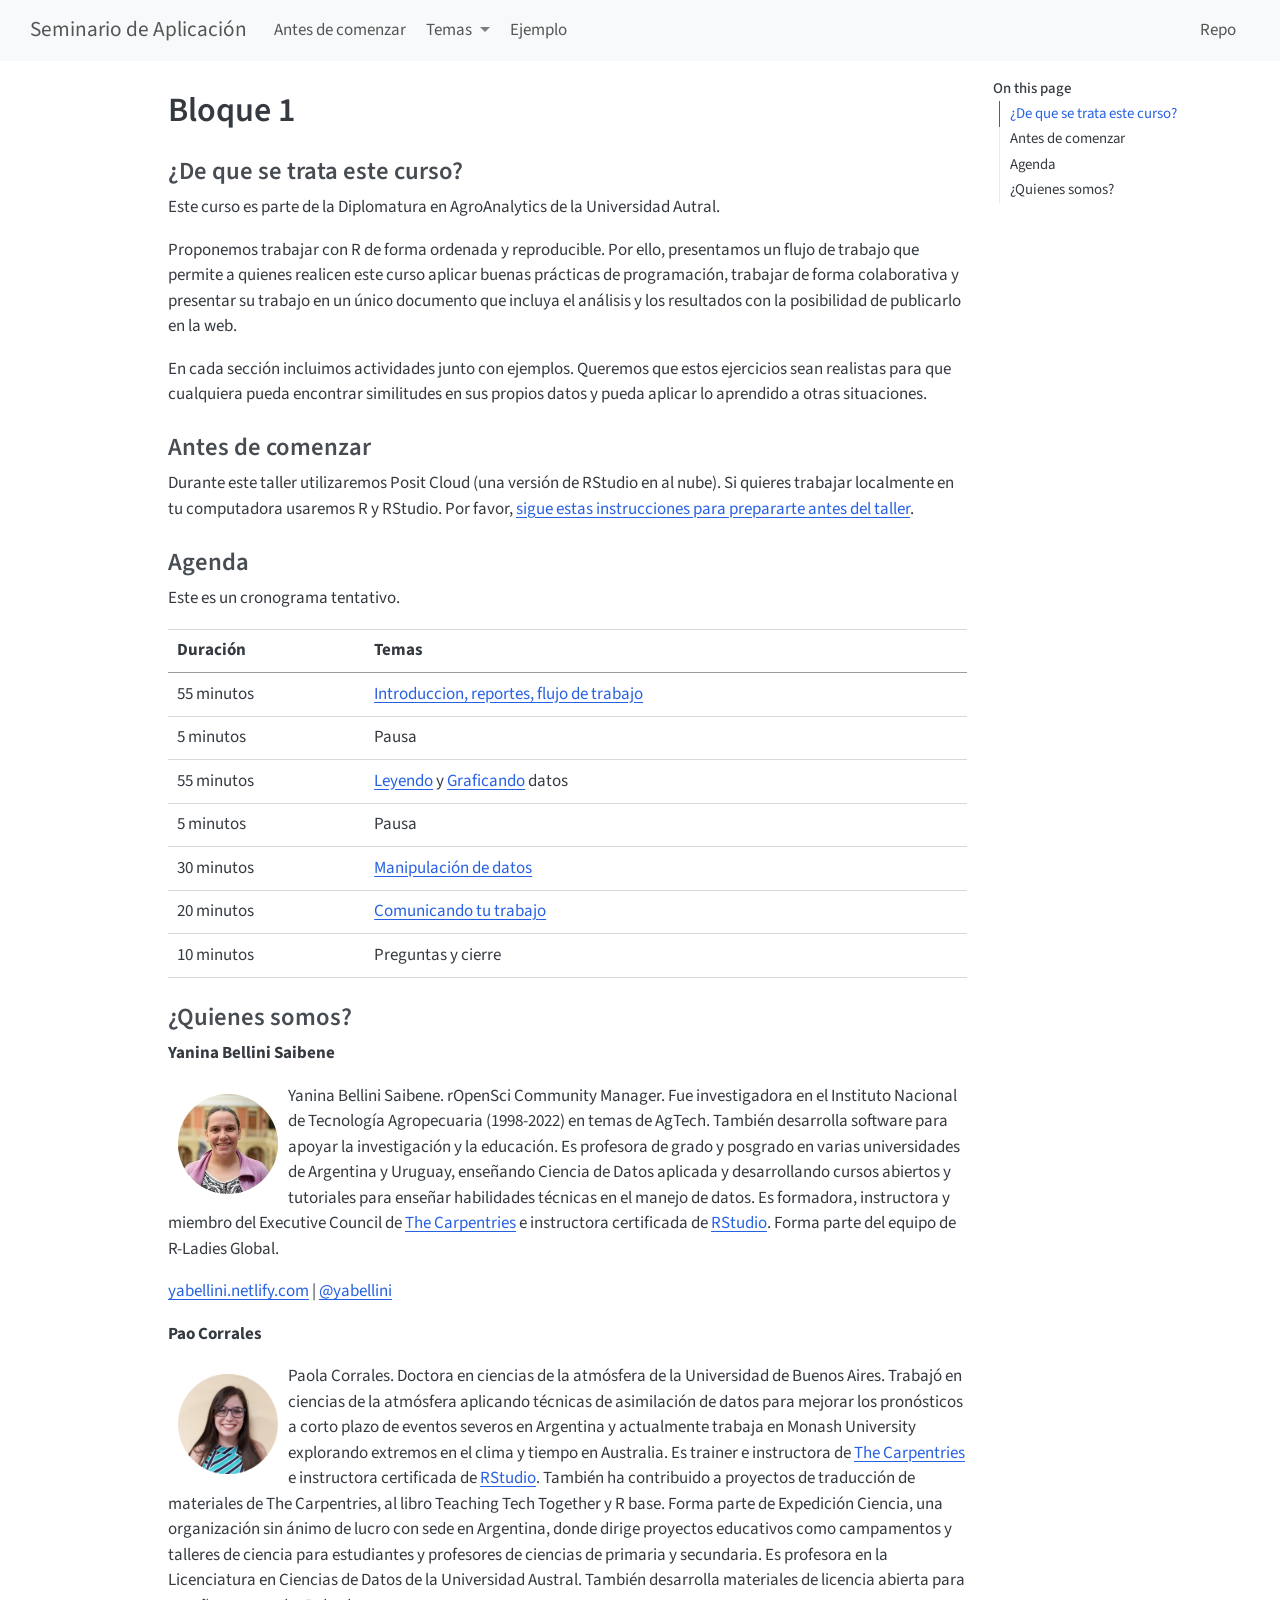
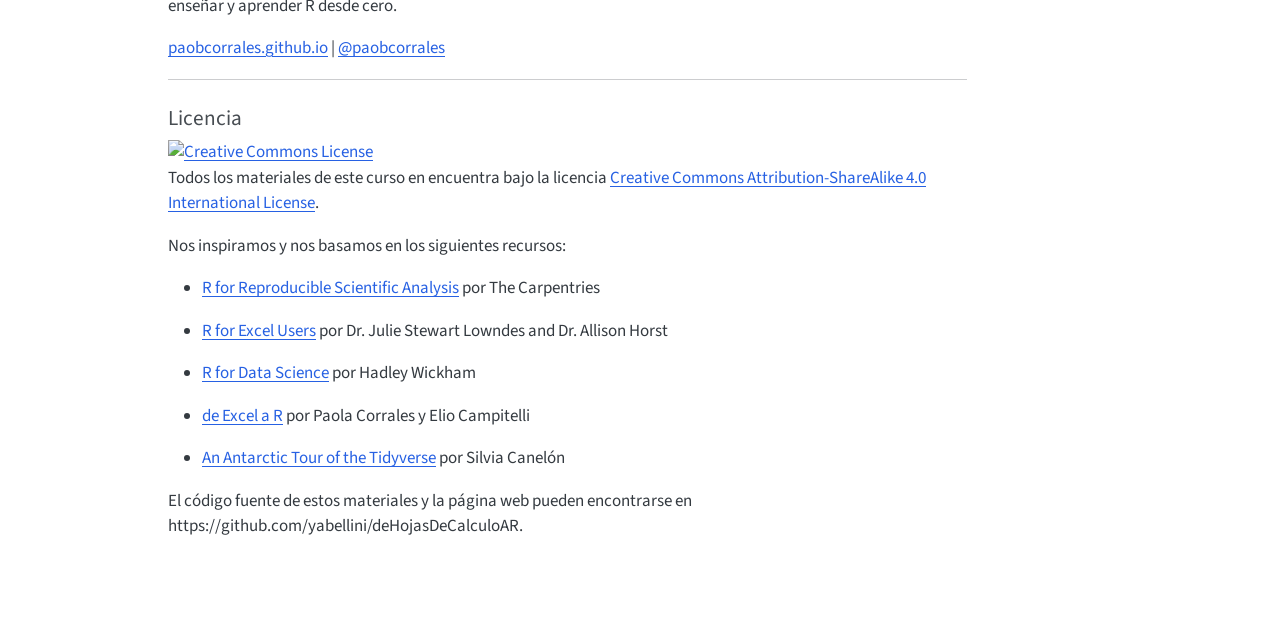
==== commit 4164b665: "Render" ====
--- a/docs/index.html
+++ b/docs/index.html
@@ -40,7 +40,7 @@
 <link href="site_libs/quarto-html/quarto-syntax-highlighting-587c61ba64f3a5504c4d52d930310e48.css" rel="stylesheet" id="quarto-text-highlighting-styles">
 <script src="site_libs/bootstrap/bootstrap.min.js"></script>
 <link href="site_libs/bootstrap/bootstrap-icons.css" rel="stylesheet">
-<link href="site_libs/bootstrap/bootstrap-5b4ad623e5705c0698d39aec6f10cf02.min.css" rel="stylesheet" append-hash="true" id="quarto-bootstrap" data-mode="light">
+<link href="site_libs/bootstrap/bootstrap-6bfafea334ea3658ce38b67b15ef3c24.min.css" rel="stylesheet" append-hash="true" id="quarto-bootstrap" data-mode="light">
 <script id="quarto-search-options" type="application/json">{
   "location": "navbar",
   "copy-button": false,
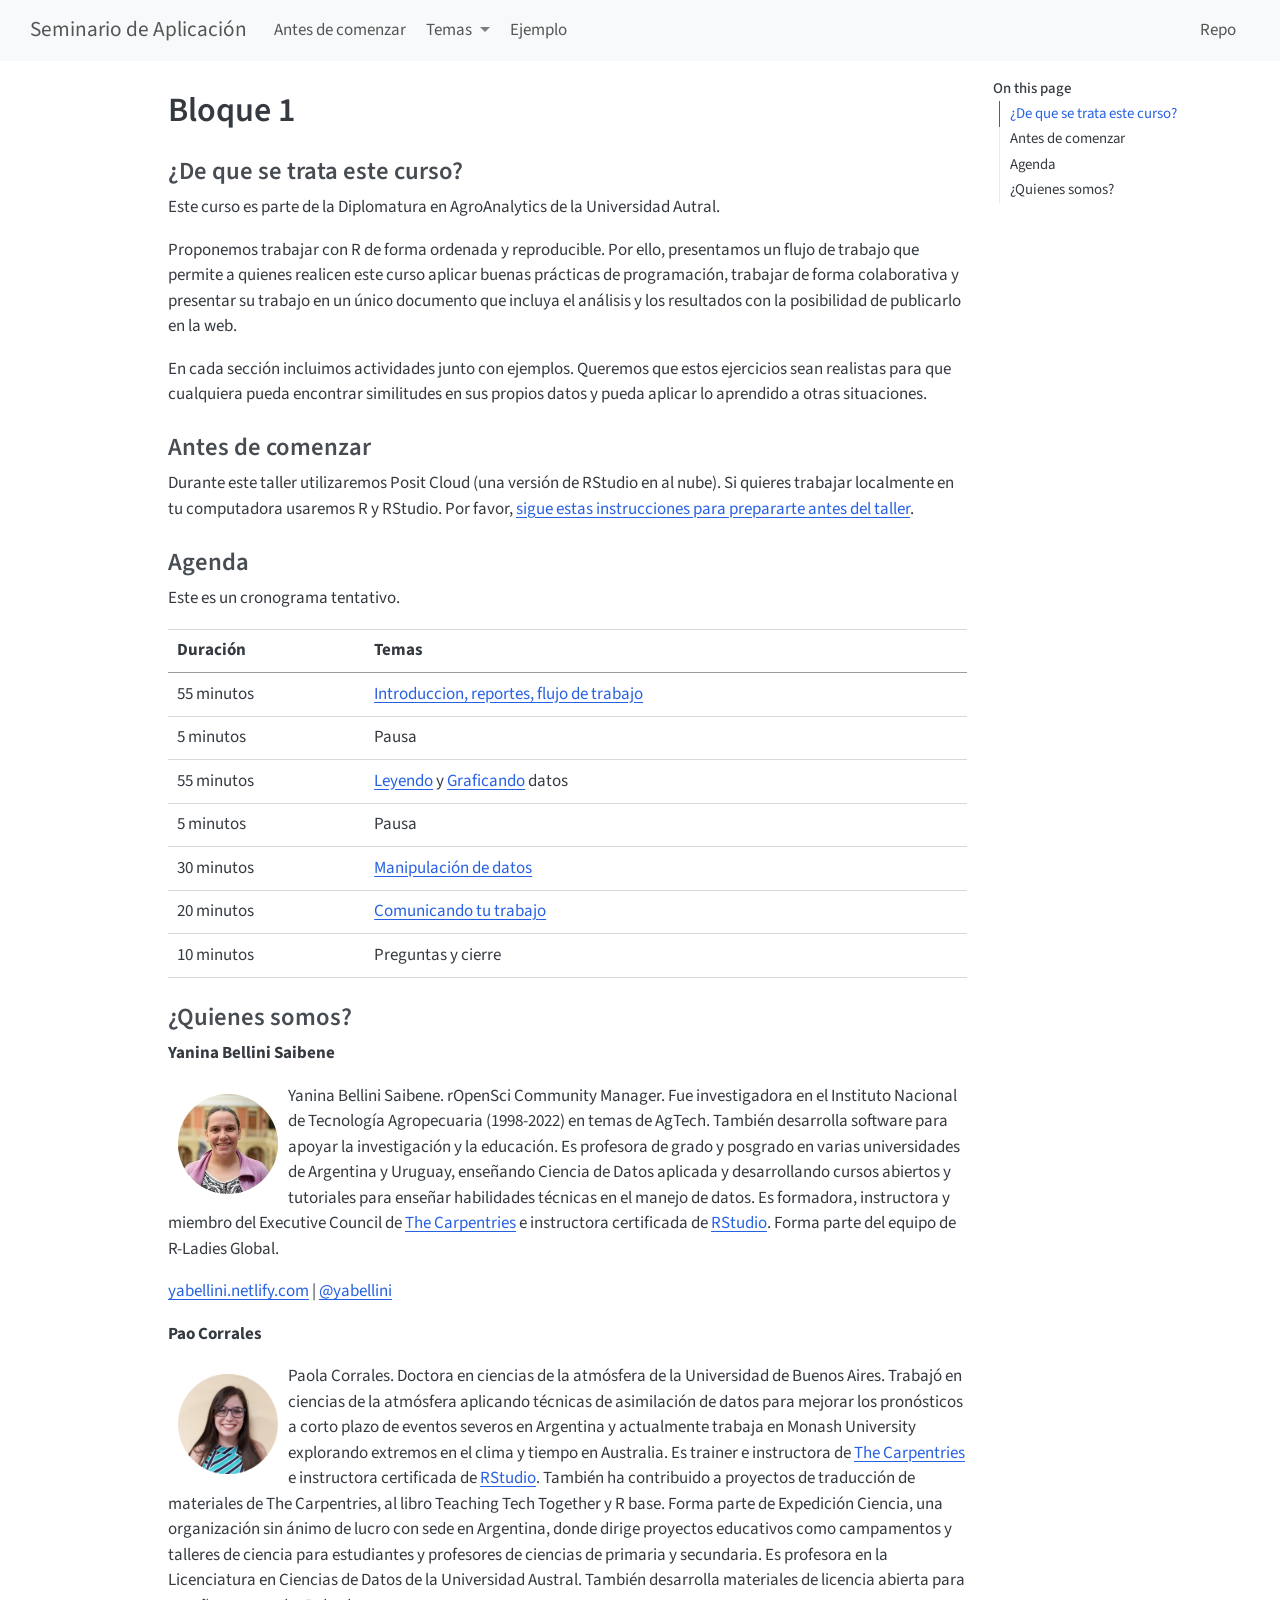
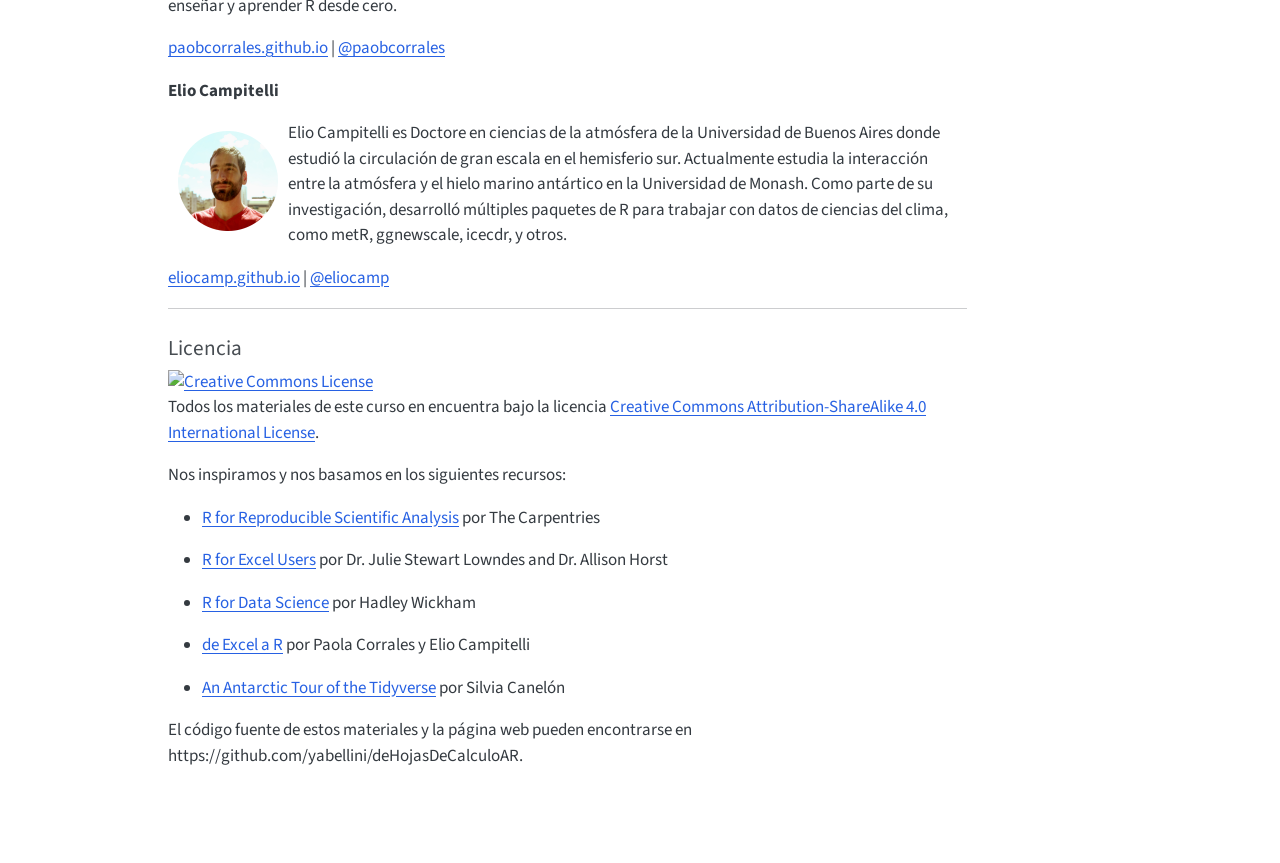
==== commit 9181b919: "Actualiza perfiles Fixes #1" ====
--- a/docs/index.html
+++ b/docs/index.html
@@ -232,10 +232,13 @@
 <p><strong>Yanina Bellini Saibene</strong></p>
 <p><img src="img/yani_circle.png" alt="Foto de Yani" width="100" height="100" align="left" style="margin:10px"></p>
 <p>Yanina Bellini Saibene. rOpenSci Community Manager. Fue investigadora en el Instituto Nacional de Tecnología Agropecuaria (1998-2022) en temas de AgTech. También desarrolla software para apoyar la investigación y la educación. Es profesora de grado y posgrado en varias universidades de Argentina y Uruguay, enseñando Ciencia de Datos aplicada y desarrollando cursos abiertos y tutoriales para enseñar habilidades técnicas en el manejo de datos. Es formadora, instructora y miembro del Executive Council de <a href="https://carpentries.org/">The Carpentries</a> e instructora certificada de <a href="https://education.rstudio.com/trainers/people/bellini_saibene+yanina/">RStudio</a>. Forma parte del equipo de R-Ladies Global.</p>
-<p><a href="https://yabellini.netlify.com/">yabellini.netlify.com</a> | <a href="https://twitter.com/yabellini">@yabellini</a></p>
+<p><a href="https://yabellini.netlify.com/">yabellini.netlify.com</a> | <a href="https://rstats.me/@yabellini">@yabellini</a></p>
 <p><strong>Pao Corrales</strong></p>
 <p><img src="img/pao_circle.png" alt="Foto de Pao" width="100" height="100" align="left" style="margin:10px"> Paola Corrales. Doctora en ciencias de la atmósfera de la Universidad de Buenos Aires. Trabajó en ciencias de la atmósfera aplicando técnicas de asimilación de datos para mejorar los pronósticos a corto plazo de eventos severos en Argentina y actualmente trabaja en Monash University explorando extremos en el clima y tiempo en Australia. Es trainer e instructora de <a href="https://carpentries.org/">The Carpentries</a> e instructora certificada de <a href="https://education.rstudio.com/trainers/people/corrales+paola/">RStudio</a>. También ha contribuido a proyectos de traducción de materiales de The Carpentries, al libro Teaching Tech Together y R base. Forma parte de Expedición Ciencia, una organización sin ánimo de lucro con sede en Argentina, donde dirige proyectos educativos como campamentos y talleres de ciencia para estudiantes y profesores de ciencias de primaria y secundaria. Es profesora en la Licenciatura en Ciencias de Datos de la Universidad Austral. También desarrolla materiales de licencia abierta para enseñar y aprender R desde cero.</p>
-<p><a href="https://github.com/paocorrales">paobcorrales.github.io</a> | <a href="https://twitter.com/PaobCorrales">@paobcorrales</a></p>
+<p><a href="https://github.com/paocorrales">paobcorrales.github.io</a> | <a href="https://fosstodon.org/@paocorrales">@paobcorrales</a></p>
+<p><strong>Elio Campitelli</strong></p>
+<p><img src="img/elio_circle.png" alt="Foto de Elio" width="100" height="100" align="left" style="margin:10px"> Elio Campitelli es Doctore en ciencias de la atmósfera de la Universidad de Buenos Aires donde estudió la circulación de gran escala en el hemisferio sur. Actualmente estudia la interacción entre la atmósfera y el hielo marino antártico en la Universidad de Monash. Como parte de su investigación, desarrolló múltiples paquetes de R para trabajar con datos de ciencias del clima, como metR, ggnewscale, icecdr, y otros.</p>
+<p><a href="https://github.com/eliocamp">eliocamp.github.io</a> | <a href="https://mastodon.social/@eliocamp">@eliocamp</a></p>
 <hr>
 <section id="licencia" class="level4">
 <h4 class="anchored" data-anchor-id="licencia">Licencia</h4>
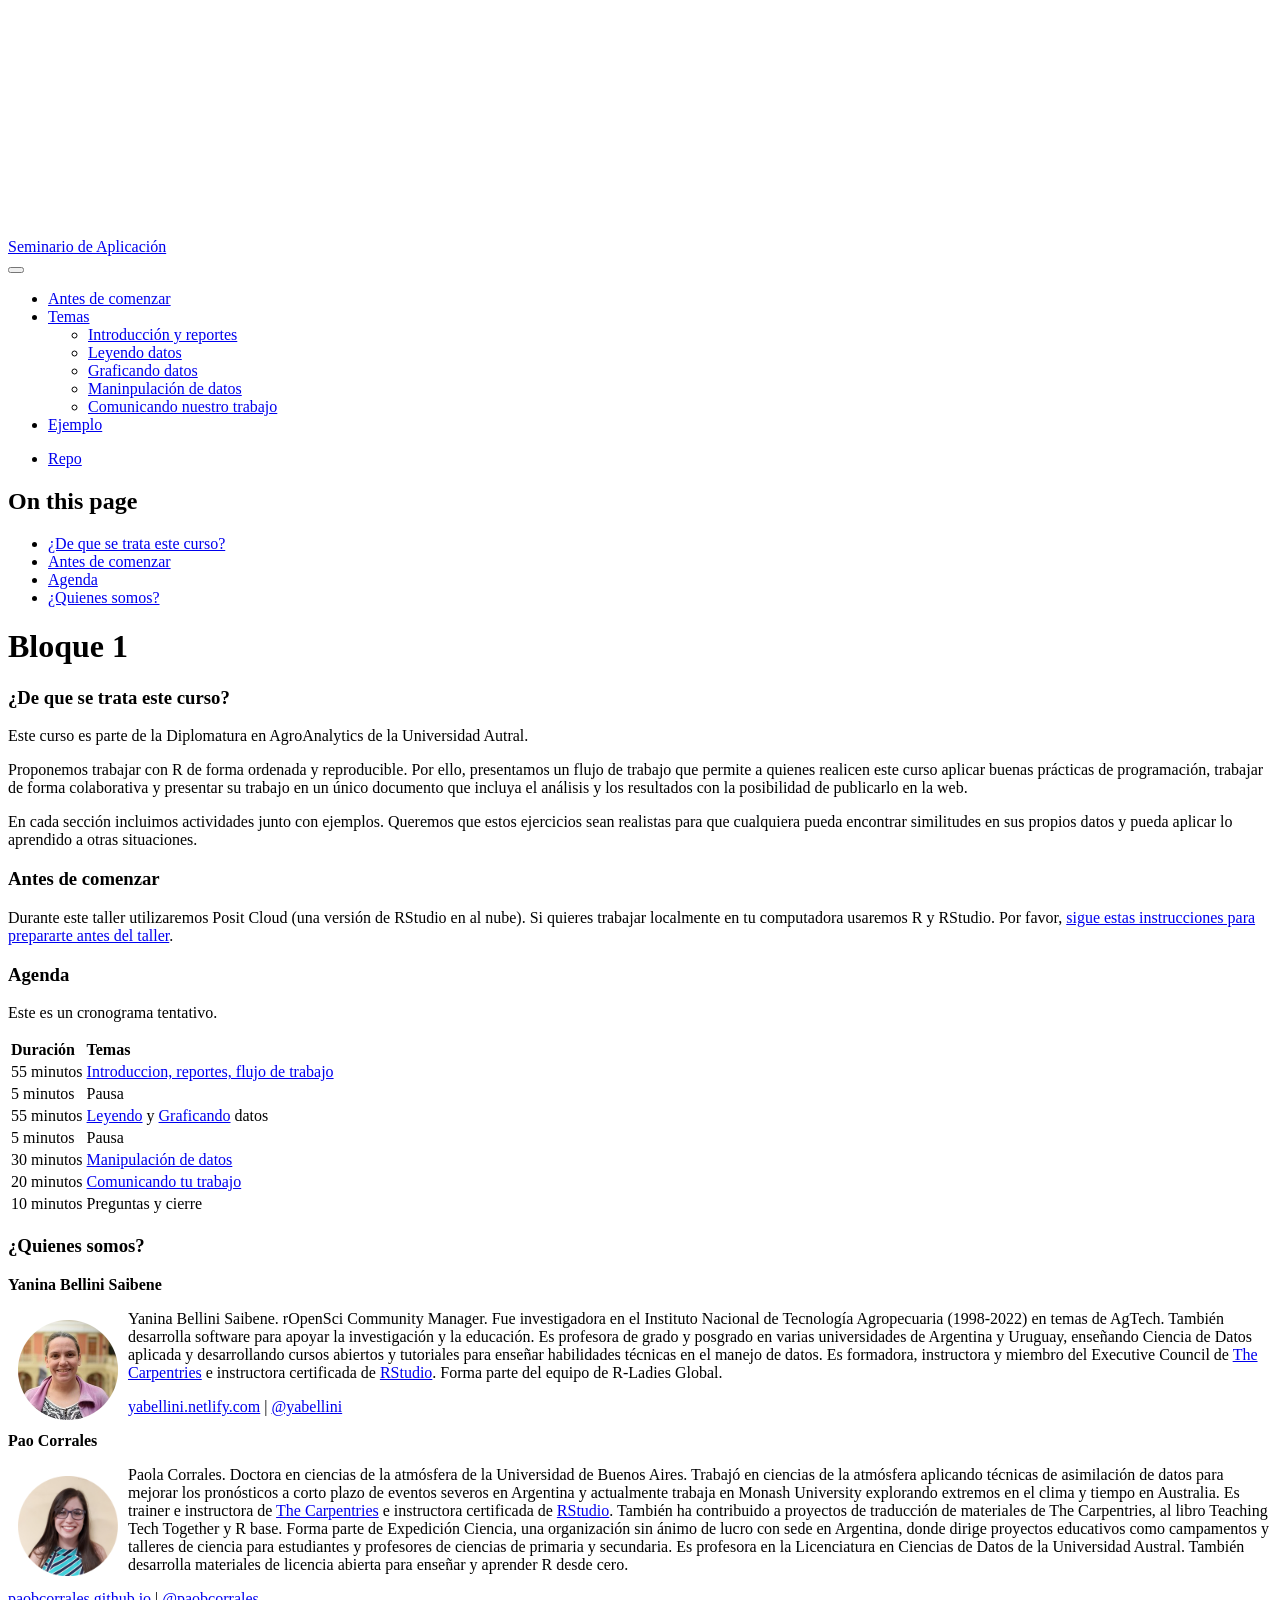
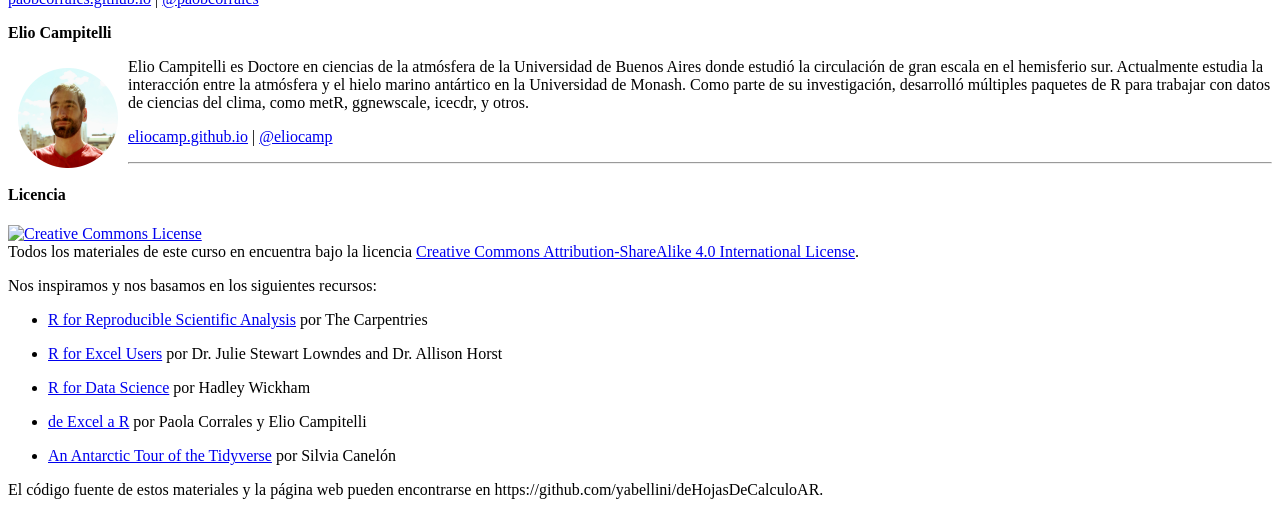
==== commit 8ab0cd5c: "Actualiza reporting" ====
--- a/docs/index.html
+++ b/docs/index.html
@@ -40,7 +40,7 @@
 <link href="site_libs/quarto-html/quarto-syntax-highlighting-587c61ba64f3a5504c4d52d930310e48.css" rel="stylesheet" id="quarto-text-highlighting-styles">
 <script src="site_libs/bootstrap/bootstrap.min.js"></script>
 <link href="site_libs/bootstrap/bootstrap-icons.css" rel="stylesheet">
-<link href="site_libs/bootstrap/bootstrap-6bfafea334ea3658ce38b67b15ef3c24.min.css" rel="stylesheet" append-hash="true" id="quarto-bootstrap" data-mode="light">
+<link href="site_libs/bootstrap/bootstrap-5b4ad623e5705c0698d39aec6f10cf02.min.css" rel="stylesheet" append-hash="true" id="quarto-bootstrap" data-mode="light">
 <script id="quarto-search-options" type="application/json">{
   "location": "navbar",
   "copy-button": false,
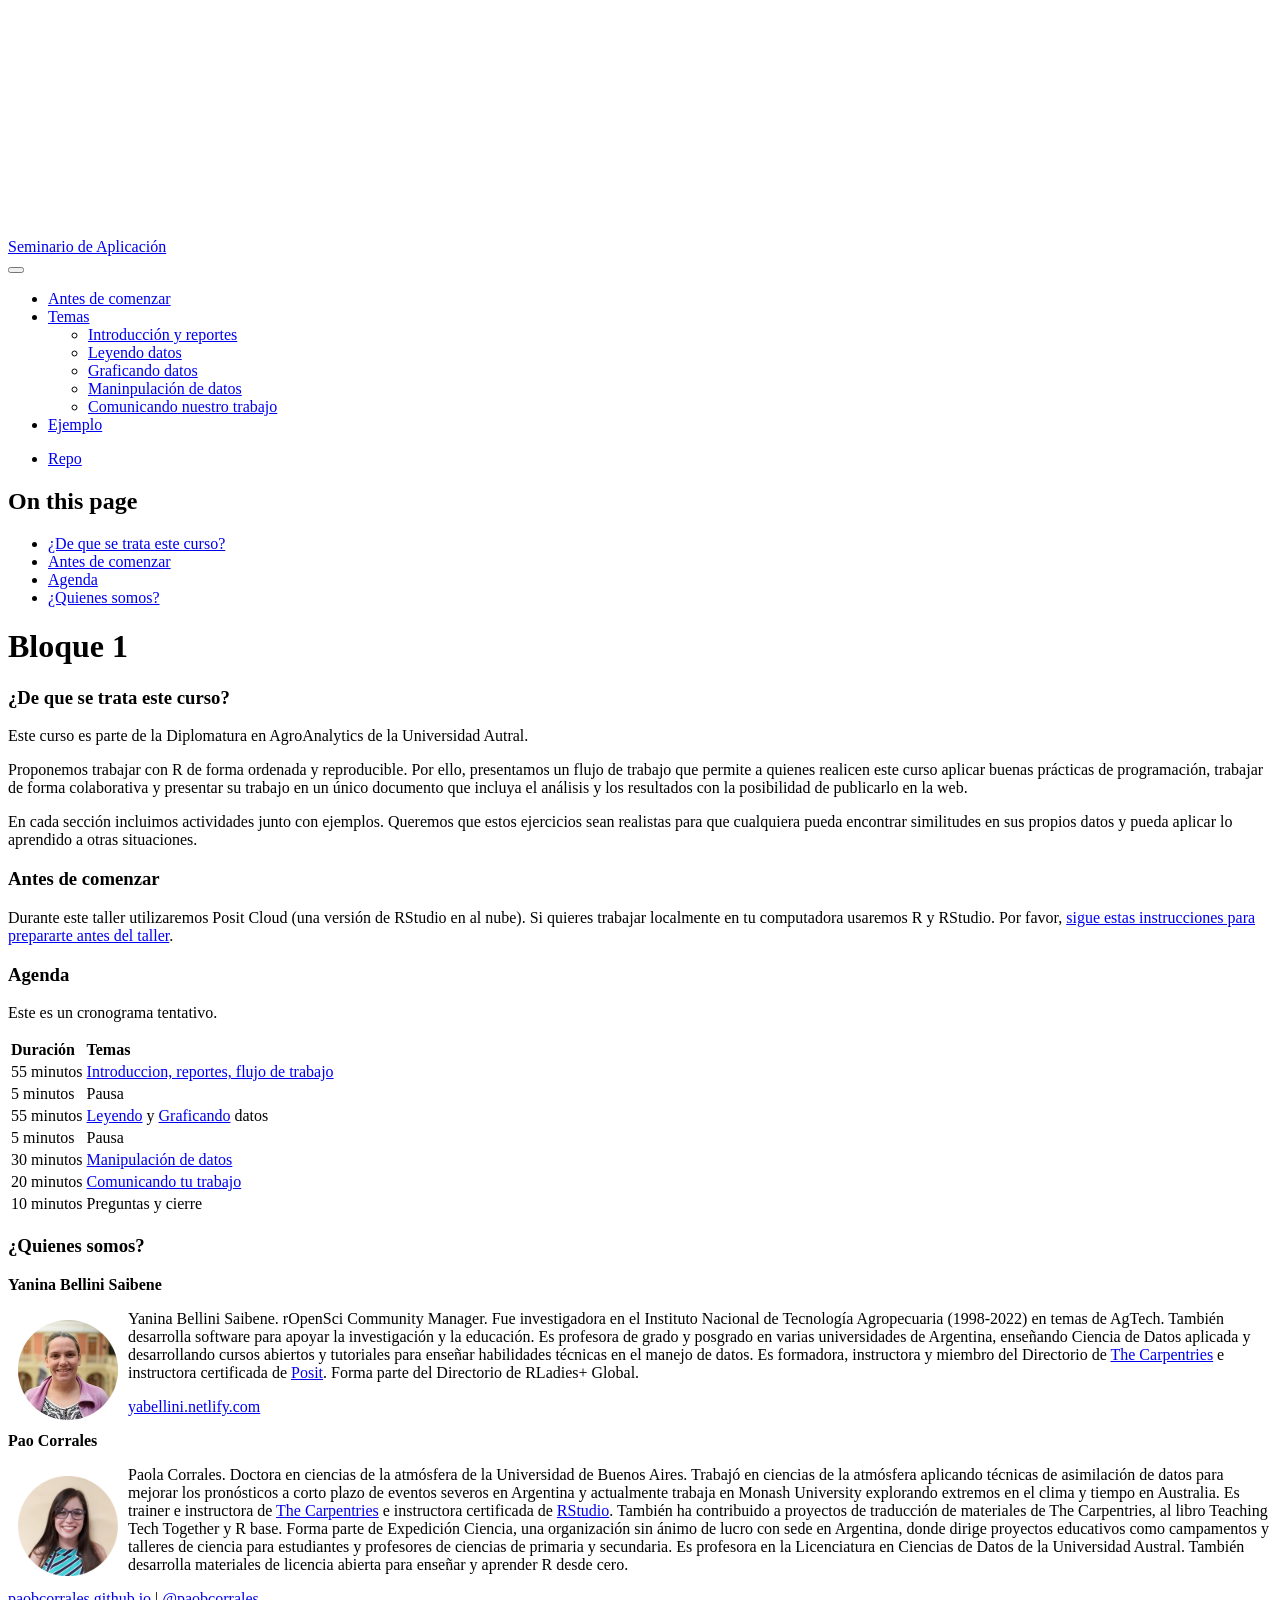
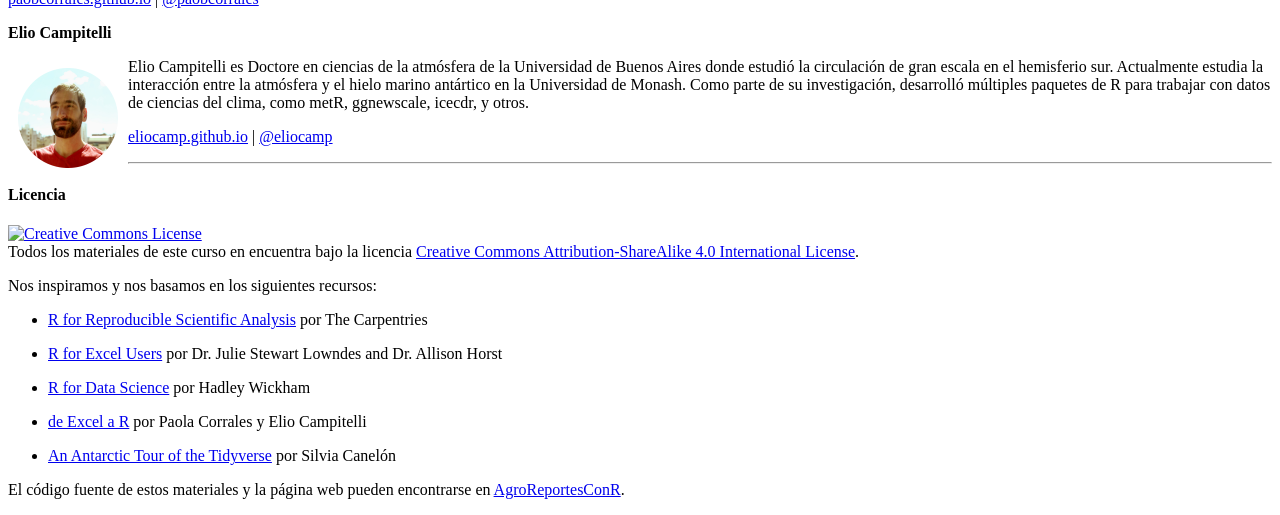
==== commit f396d8a5: "Cambios link al repo y perfil Yani" ====
--- a/docs/index.html
+++ b/docs/index.html
@@ -231,8 +231,8 @@
 <h3 class="anchored" data-anchor-id="quienes-somos">¿Quienes somos?</h3>
 <p><strong>Yanina Bellini Saibene</strong></p>
 <p><img src="img/yani_circle.png" alt="Foto de Yani" width="100" height="100" align="left" style="margin:10px"></p>
-<p>Yanina Bellini Saibene. rOpenSci Community Manager. Fue investigadora en el Instituto Nacional de Tecnología Agropecuaria (1998-2022) en temas de AgTech. También desarrolla software para apoyar la investigación y la educación. Es profesora de grado y posgrado en varias universidades de Argentina y Uruguay, enseñando Ciencia de Datos aplicada y desarrollando cursos abiertos y tutoriales para enseñar habilidades técnicas en el manejo de datos. Es formadora, instructora y miembro del Executive Council de <a href="https://carpentries.org/">The Carpentries</a> e instructora certificada de <a href="https://education.rstudio.com/trainers/people/bellini_saibene+yanina/">RStudio</a>. Forma parte del equipo de R-Ladies Global.</p>
-<p><a href="https://yabellini.netlify.com/">yabellini.netlify.com</a> | <a href="https://rstats.me/@yabellini">@yabellini</a></p>
+<p>Yanina Bellini Saibene. rOpenSci Community Manager. Fue investigadora en el Instituto Nacional de Tecnología Agropecuaria (1998-2022) en temas de AgTech. También desarrolla software para apoyar la investigación y la educación. Es profesora de grado y posgrado en varias universidades de Argentina, enseñando Ciencia de Datos aplicada y desarrollando cursos abiertos y tutoriales para enseñar habilidades técnicas en el manejo de datos. Es formadora, instructora y miembro del Directorio de <a href="https://carpentries.org/">The Carpentries</a> e instructora certificada de <a href="https://education.rstudio.com/trainers/people/bellini_saibene+yanina/">Posit</a>. Forma parte del Directorio de RLadies+ Global.</p>
+<p><a href="https://yabellini.netlify.com/">yabellini.netlify.com</a></p>
 <p><strong>Pao Corrales</strong></p>
 <p><img src="img/pao_circle.png" alt="Foto de Pao" width="100" height="100" align="left" style="margin:10px"> Paola Corrales. Doctora en ciencias de la atmósfera de la Universidad de Buenos Aires. Trabajó en ciencias de la atmósfera aplicando técnicas de asimilación de datos para mejorar los pronósticos a corto plazo de eventos severos en Argentina y actualmente trabaja en Monash University explorando extremos en el clima y tiempo en Australia. Es trainer e instructora de <a href="https://carpentries.org/">The Carpentries</a> e instructora certificada de <a href="https://education.rstudio.com/trainers/people/corrales+paola/">RStudio</a>. También ha contribuido a proyectos de traducción de materiales de The Carpentries, al libro Teaching Tech Together y R base. Forma parte de Expedición Ciencia, una organización sin ánimo de lucro con sede en Argentina, donde dirige proyectos educativos como campamentos y talleres de ciencia para estudiantes y profesores de ciencias de primaria y secundaria. Es profesora en la Licenciatura en Ciencias de Datos de la Universidad Austral. También desarrolla materiales de licencia abierta para enseñar y aprender R desde cero.</p>
 <p><a href="https://github.com/paocorrales">paobcorrales.github.io</a> | <a href="https://fosstodon.org/@paocorrales">@paobcorrales</a></p>
@@ -251,7 +251,7 @@
 <li><p><a href="https://paocorrales.github.io/deExcelaR/">de Excel a R</a> por Paola Corrales y Elio Campitelli</p></li>
 <li><p><a href="https://silvia.rbind.io/talk/2020-08-31-tour-of-the-tidyverse/">An Antarctic Tour of the Tidyverse</a> por Silvia Canelón</p></li>
 </ul>
-<p>El código fuente de estos materiales y la página web pueden encontrarse en https://github.com/yabellini/deHojasDeCalculoAR.</p>
+<p>El código fuente de estos materiales y la página web pueden encontrarse en <a href="https://github.com/yabellini/AgroReportesConR">AgroReportesConR</a>.</p>
 
 
 </section>
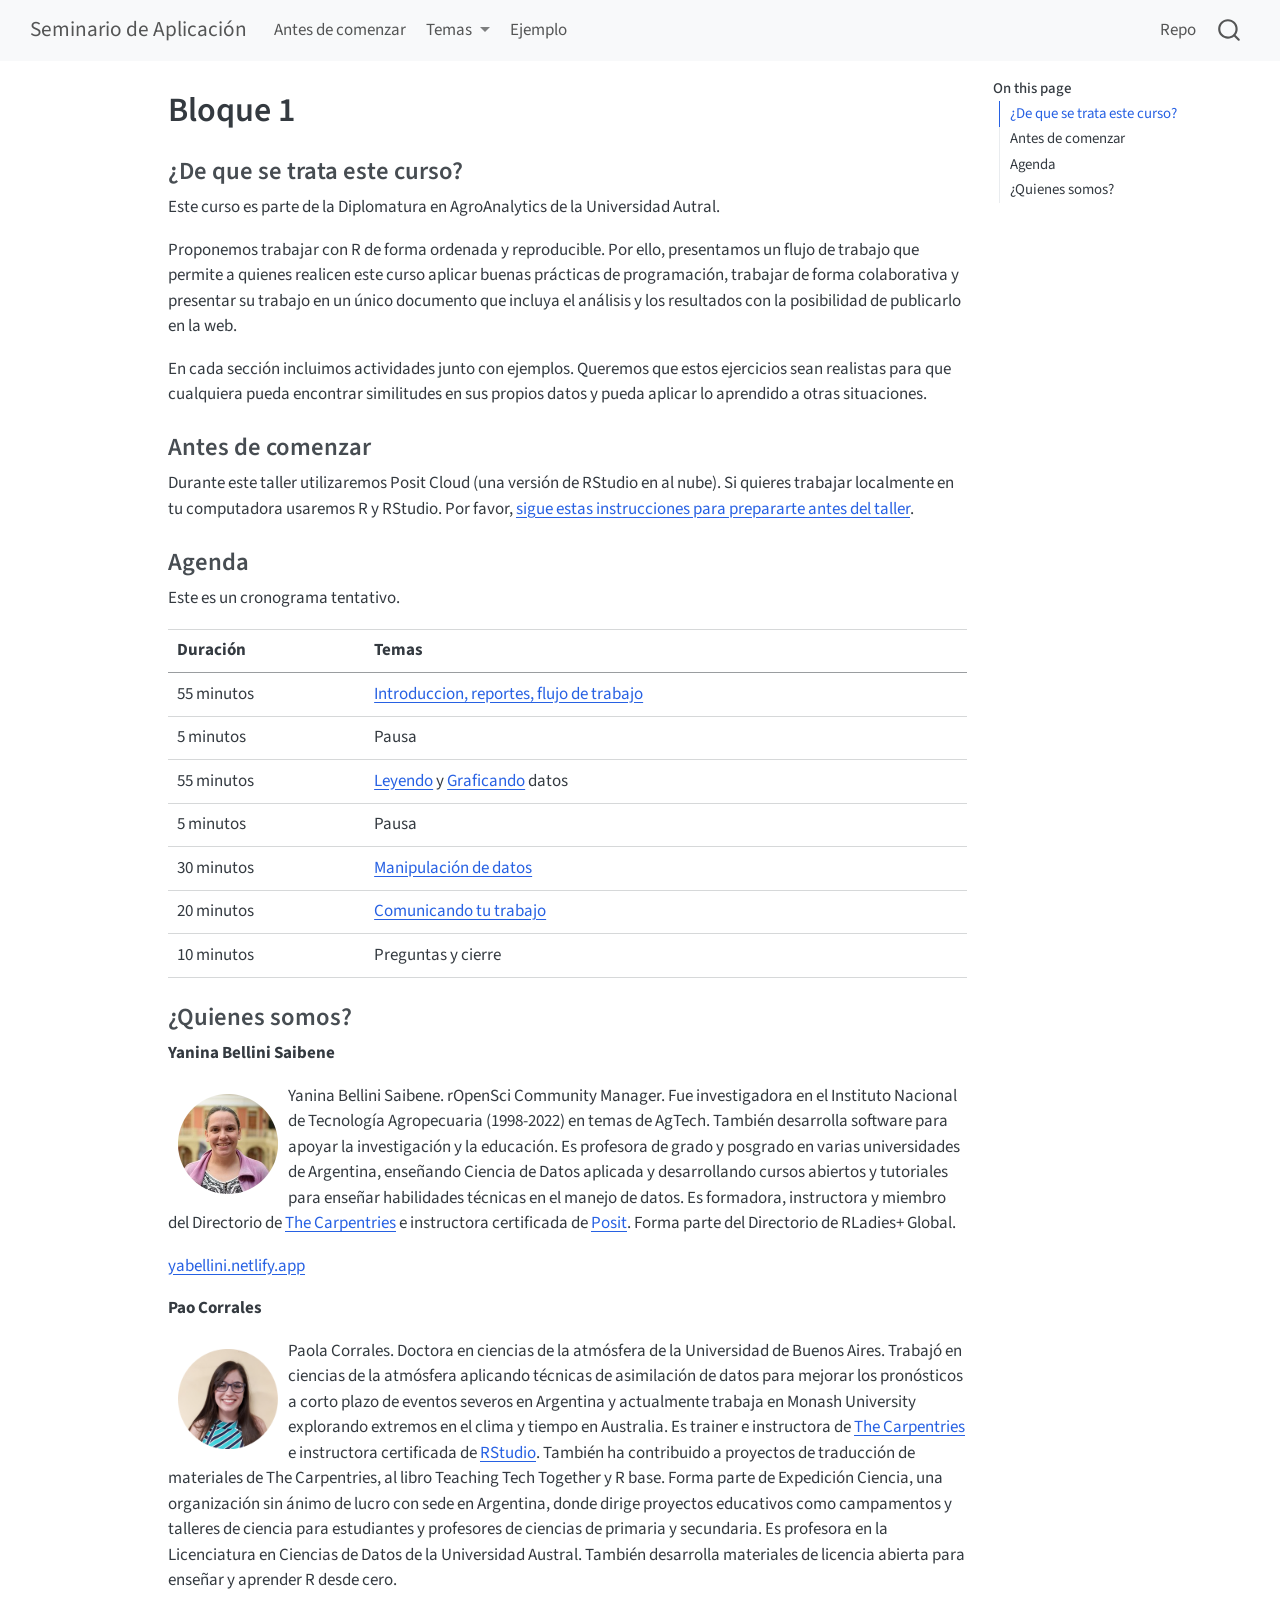
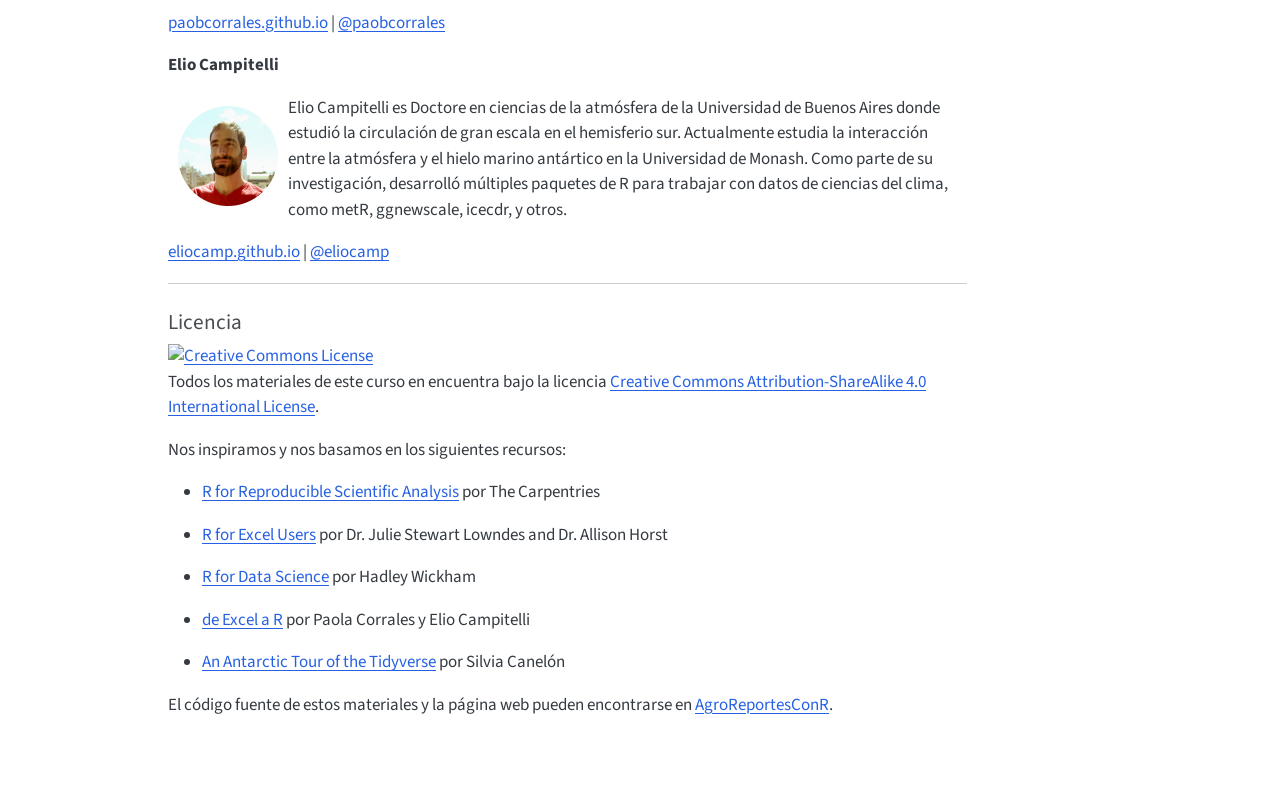
==== commit de3ccda2: "Actualiza página web de yani" ====
--- a/docs/index.html
+++ b/docs/index.html
@@ -2,13 +2,16 @@
 <html xmlns="http://www.w3.org/1999/xhtml" lang="en" xml:lang="en"><head>
 
 <meta charset="utf-8">
-<meta name="generator" content="quarto-1.8.26">
+<meta name="generator" content="quarto-1.9.38">
 
 <meta name="viewport" content="width=device-width, initial-scale=1.0, user-scalable=yes">
 
 
 <title>Bloque 1 – Seminario de Aplicación</title>
 <style>
+/* Default styles provided by pandoc.
+** See https://pandoc.org/MANUAL.html#variables-for-html for config info.
+*/
 code{white-space: pre-wrap;}
 span.smallcaps{font-variant: small-caps;}
 div.columns{display: flex; gap: min(4vw, 1.5em);}
@@ -32,15 +35,14 @@
 <meta name="quarto:offset" content="./">
 <script src="site_libs/quarto-html/quarto.js" type="module"></script>
 <script src="site_libs/quarto-html/tabsets/tabsets.js" type="module"></script>
-<script src="site_libs/quarto-html/axe/axe-check.js" type="module"></script>
 <script src="site_libs/quarto-html/popper.min.js"></script>
 <script src="site_libs/quarto-html/tippy.umd.min.js"></script>
 <script src="site_libs/quarto-html/anchor.min.js"></script>
 <link href="site_libs/quarto-html/tippy.css" rel="stylesheet">
-<link href="site_libs/quarto-html/quarto-syntax-highlighting-587c61ba64f3a5504c4d52d930310e48.css" rel="stylesheet" id="quarto-text-highlighting-styles">
+<link href="site_libs/quarto-html/quarto-syntax-highlighting-15634bcf2e68342d4ad2dfa704d543f6.css" rel="stylesheet" id="quarto-text-highlighting-styles">
 <script src="site_libs/bootstrap/bootstrap.min.js"></script>
 <link href="site_libs/bootstrap/bootstrap-icons.css" rel="stylesheet">
-<link href="site_libs/bootstrap/bootstrap-5b4ad623e5705c0698d39aec6f10cf02.min.css" rel="stylesheet" append-hash="true" id="quarto-bootstrap" data-mode="light">
+<link href="site_libs/bootstrap/bootstrap-8d95036e6d8c286c63da85f4d26d3c43.min.css" rel="stylesheet" append-hash="true" id="quarto-bootstrap" data-mode="light">
 <script id="quarto-search-options" type="application/json">{
   "location": "navbar",
   "copy-button": false,
@@ -232,7 +234,7 @@
 <p><strong>Yanina Bellini Saibene</strong></p>
 <p><img src="img/yani_circle.png" alt="Foto de Yani" width="100" height="100" align="left" style="margin:10px"></p>
 <p>Yanina Bellini Saibene. rOpenSci Community Manager. Fue investigadora en el Instituto Nacional de Tecnología Agropecuaria (1998-2022) en temas de AgTech. También desarrolla software para apoyar la investigación y la educación. Es profesora de grado y posgrado en varias universidades de Argentina, enseñando Ciencia de Datos aplicada y desarrollando cursos abiertos y tutoriales para enseñar habilidades técnicas en el manejo de datos. Es formadora, instructora y miembro del Directorio de <a href="https://carpentries.org/">The Carpentries</a> e instructora certificada de <a href="https://education.rstudio.com/trainers/people/bellini_saibene+yanina/">Posit</a>. Forma parte del Directorio de RLadies+ Global.</p>
-<p><a href="https://yabellini.netlify.com/">yabellini.netlify.com</a></p>
+<p><a href="https://yabellini.netlify.app/">yabellini.netlify.app</a></p>
 <p><strong>Pao Corrales</strong></p>
 <p><img src="img/pao_circle.png" alt="Foto de Pao" width="100" height="100" align="left" style="margin:10px"> Paola Corrales. Doctora en ciencias de la atmósfera de la Universidad de Buenos Aires. Trabajó en ciencias de la atmósfera aplicando técnicas de asimilación de datos para mejorar los pronósticos a corto plazo de eventos severos en Argentina y actualmente trabaja en Monash University explorando extremos en el clima y tiempo en Australia. Es trainer e instructora de <a href="https://carpentries.org/">The Carpentries</a> e instructora certificada de <a href="https://education.rstudio.com/trainers/people/corrales+paola/">RStudio</a>. También ha contribuido a proyectos de traducción de materiales de The Carpentries, al libro Teaching Tech Together y R base. Forma parte de Expedición Ciencia, una organización sin ánimo de lucro con sede en Argentina, donde dirige proyectos educativos como campamentos y talleres de ciencia para estudiantes y profesores de ciencias de primaria y secundaria. Es profesora en la Licenciatura en Ciencias de Datos de la Universidad Austral. También desarrolla materiales de licencia abierta para enseñar y aprender R desde cero.</p>
 <p><a href="https://github.com/paocorrales">paobcorrales.github.io</a> | <a href="https://fosstodon.org/@paocorrales">@paobcorrales</a></p>
--- a/docs/site_libs/quarto-html/quarto-syntax-highlighting-15634bcf2e68342d4ad2dfa704d543f6.css
+++ b/docs/site_libs/quarto-html/quarto-syntax-highlighting-15634bcf2e68342d4ad2dfa704d543f6.css
@@ -0,0 +1,236 @@
+/* quarto syntax highlight colors */
+:root {
+  --quarto-hl-ot-color: #003B4F;
+  --quarto-hl-at-color: #657422;
+  --quarto-hl-ss-color: #20794D;
+  --quarto-hl-an-color: #5E5E5E;
+  --quarto-hl-fu-color: #4758AB;
+  --quarto-hl-st-color: #20794D;
+  --quarto-hl-cf-color: #003B4F;
+  --quarto-hl-op-color: #5E5E5E;
+  --quarto-hl-er-color: #AD0000;
+  --quarto-hl-bn-color: #AD0000;
+  --quarto-hl-al-color: #AD0000;
+  --quarto-hl-va-color: #111111;
+  --quarto-hl-bu-color: inherit;
+  --quarto-hl-ex-color: inherit;
+  --quarto-hl-pp-color: #AD0000;
+  --quarto-hl-in-color: #5E5E5E;
+  --quarto-hl-vs-color: #20794D;
+  --quarto-hl-wa-color: #5E5E5E;
+  --quarto-hl-do-color: #5E5E5E;
+  --quarto-hl-im-color: #00769E;
+  --quarto-hl-ch-color: #20794D;
+  --quarto-hl-dt-color: #AD0000;
+  --quarto-hl-fl-color: #AD0000;
+  --quarto-hl-co-color: #5E5E5E;
+  --quarto-hl-cv-color: #5E5E5E;
+  --quarto-hl-cn-color: #8f5902;
+  --quarto-hl-sc-color: #5E5E5E;
+  --quarto-hl-dv-color: #AD0000;
+  --quarto-hl-kw-color: #003B4F;
+}
+
+/* other quarto variables */
+:root {
+  --quarto-font-monospace: SFMono-Regular, Menlo, Monaco, Consolas, "Liberation Mono", "Courier New", monospace;
+}
+
+/* syntax highlight based on Pandoc's rules */
+pre > code.sourceCode > span {
+  color: #003B4F;
+}
+
+code.sourceCode > span {
+  color: #003B4F;
+}
+
+div.sourceCode,
+div.sourceCode pre.sourceCode {
+  color: #003B4F;
+}
+
+/* Normal */
+code span {
+  color: #003B4F;
+}
+
+/* Alert */
+code span.al {
+  color: #AD0000;
+  font-style: inherit;
+}
+
+/* Annotation */
+code span.an {
+  color: #5E5E5E;
+  font-style: inherit;
+}
+
+/* Attribute */
+code span.at {
+  color: #657422;
+  font-style: inherit;
+}
+
+/* BaseN */
+code span.bn {
+  color: #AD0000;
+  font-style: inherit;
+}
+
+/* BuiltIn */
+code span.bu {
+  font-style: inherit;
+}
+
+/* ControlFlow */
+code span.cf {
+  color: #003B4F;
+  font-weight: bold;
+  font-style: inherit;
+}
+
+/* Char */
+code span.ch {
+  color: #20794D;
+  font-style: inherit;
+}
+
+/* Constant */
+code span.cn {
+  color: #8f5902;
+  font-style: inherit;
+}
+
+/* Comment */
+code span.co {
+  color: #5E5E5E;
+  font-style: inherit;
+}
+
+/* CommentVar */
+code span.cv {
+  color: #5E5E5E;
+  font-style: italic;
+}
+
+/* Documentation */
+code span.do {
+  color: #5E5E5E;
+  font-style: italic;
+}
+
+/* DataType */
+code span.dt {
+  color: #AD0000;
+  font-style: inherit;
+}
+
+/* DecVal */
+code span.dv {
+  color: #AD0000;
+  font-style: inherit;
+}
+
+/* Error */
+code span.er {
+  color: #AD0000;
+  font-style: inherit;
+}
+
+/* Extension */
+code span.ex {
+  font-style: inherit;
+}
+
+/* Float */
+code span.fl {
+  color: #AD0000;
+  font-style: inherit;
+}
+
+/* Function */
+code span.fu {
+  color: #4758AB;
+  font-style: inherit;
+}
+
+/* Import */
+code span.im {
+  color: #00769E;
+  font-style: inherit;
+}
+
+/* Information */
+code span.in {
+  color: #5E5E5E;
+  font-style: inherit;
+}
+
+/* Keyword */
+code span.kw {
+  color: #003B4F;
+  font-weight: bold;
+  font-style: inherit;
+}
+
+/* Operator */
+code span.op {
+  color: #5E5E5E;
+  font-style: inherit;
+}
+
+/* Other */
+code span.ot {
+  color: #003B4F;
+  font-style: inherit;
+}
+
+/* Preprocessor */
+code span.pp {
+  color: #AD0000;
+  font-style: inherit;
+}
+
+/* SpecialChar */
+code span.sc {
+  color: #5E5E5E;
+  font-style: inherit;
+}
+
+/* SpecialString */
+code span.ss {
+  color: #20794D;
+  font-style: inherit;
+}
+
+/* String */
+code span.st {
+  color: #20794D;
+  font-style: inherit;
+}
+
+/* Variable */
+code span.va {
+  color: #111111;
+  font-style: inherit;
+}
+
+/* VerbatimString */
+code span.vs {
+  color: #20794D;
+  font-style: inherit;
+}
+
+/* Warning */
+code span.wa {
+  color: #5E5E5E;
+  font-style: italic;
+}
+
+.prevent-inlining {
+  content: "</";
+}
+
+/*# sourceMappingURL=f23921c56f73e400b49028c9186a1aa0.css.map */
